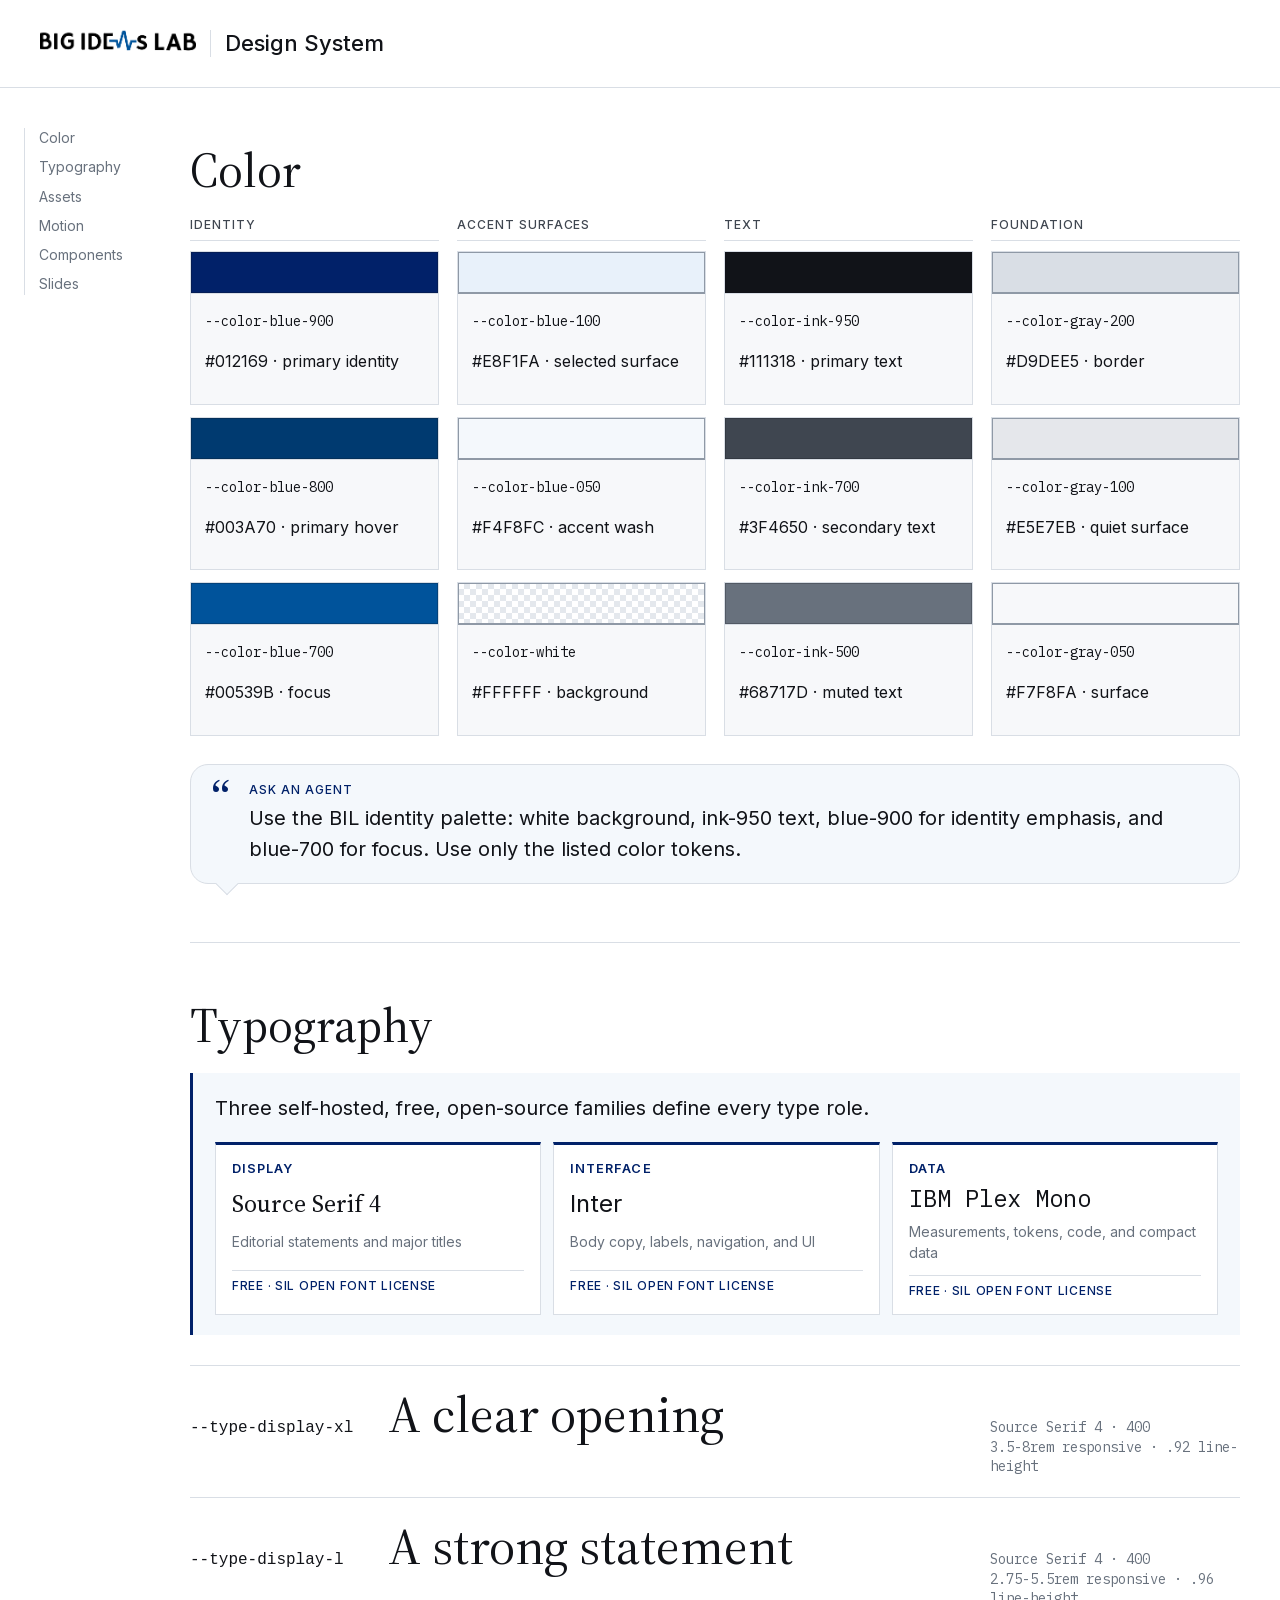
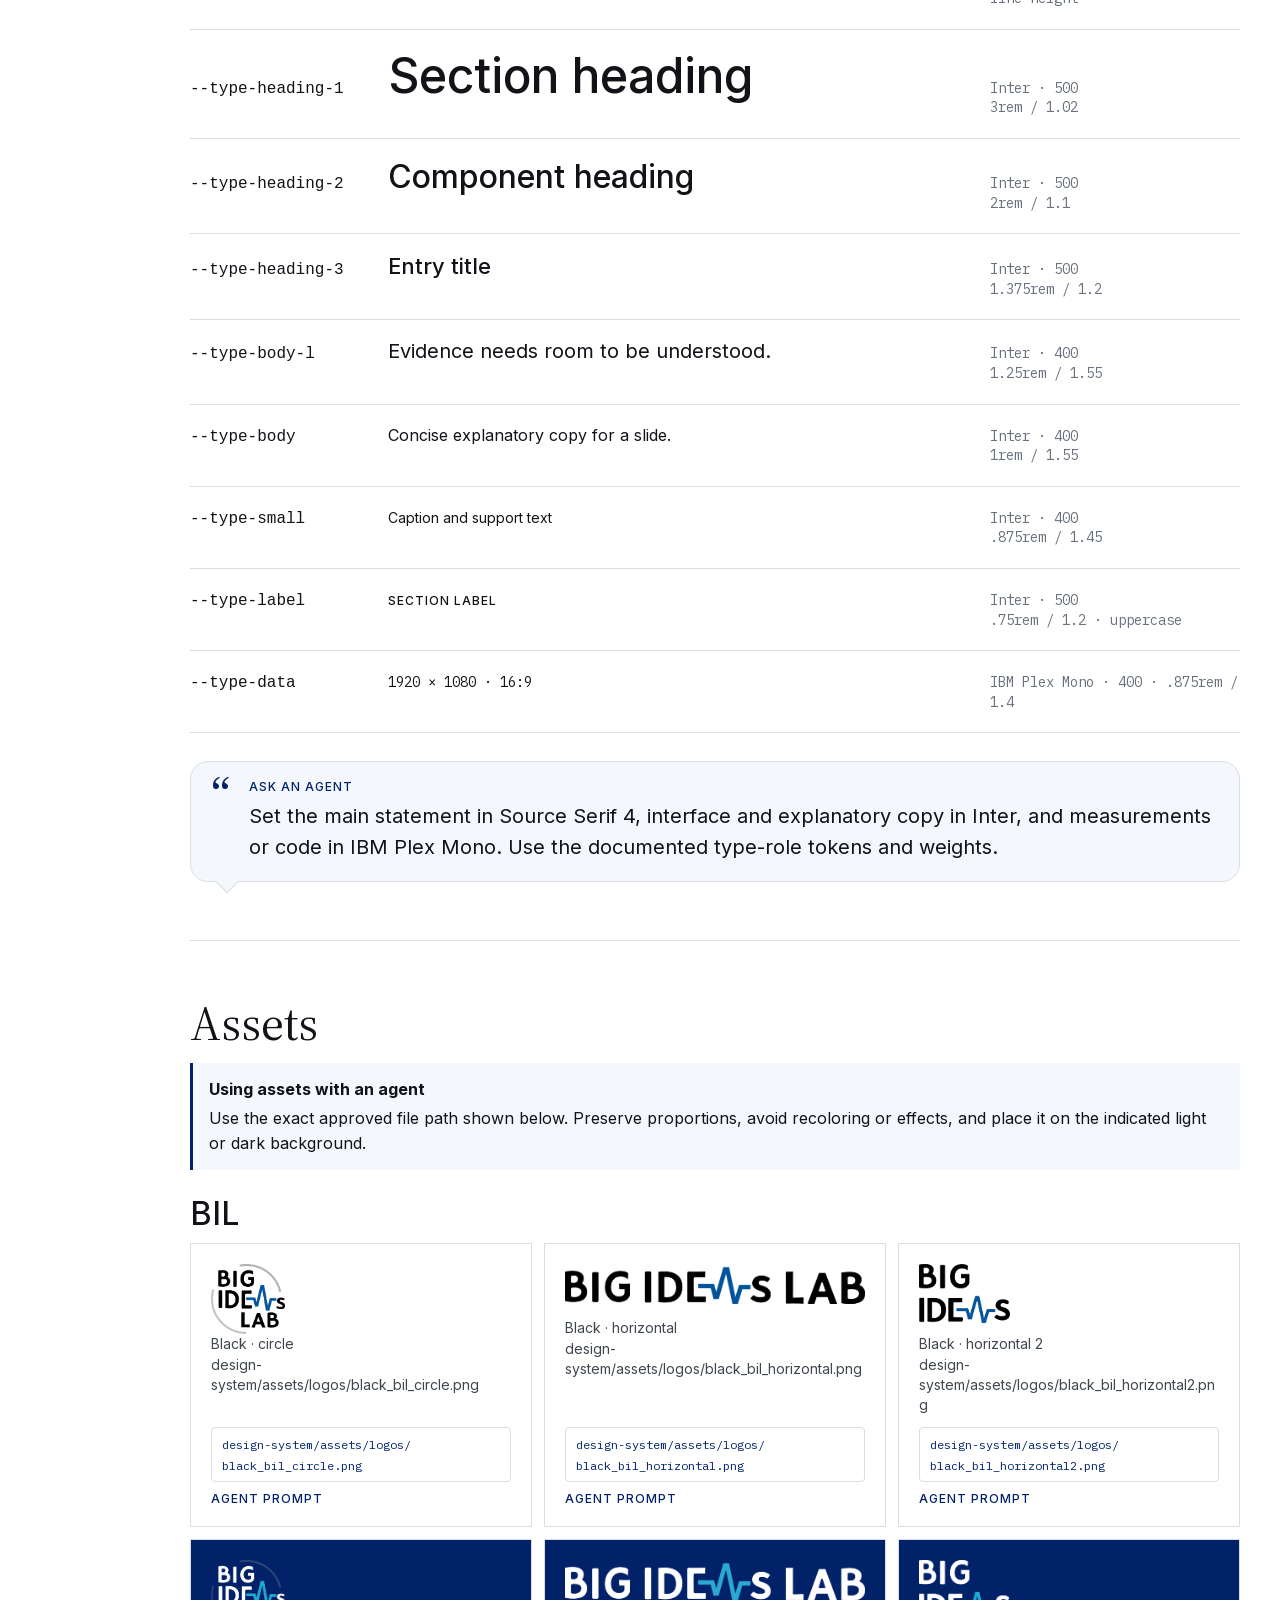
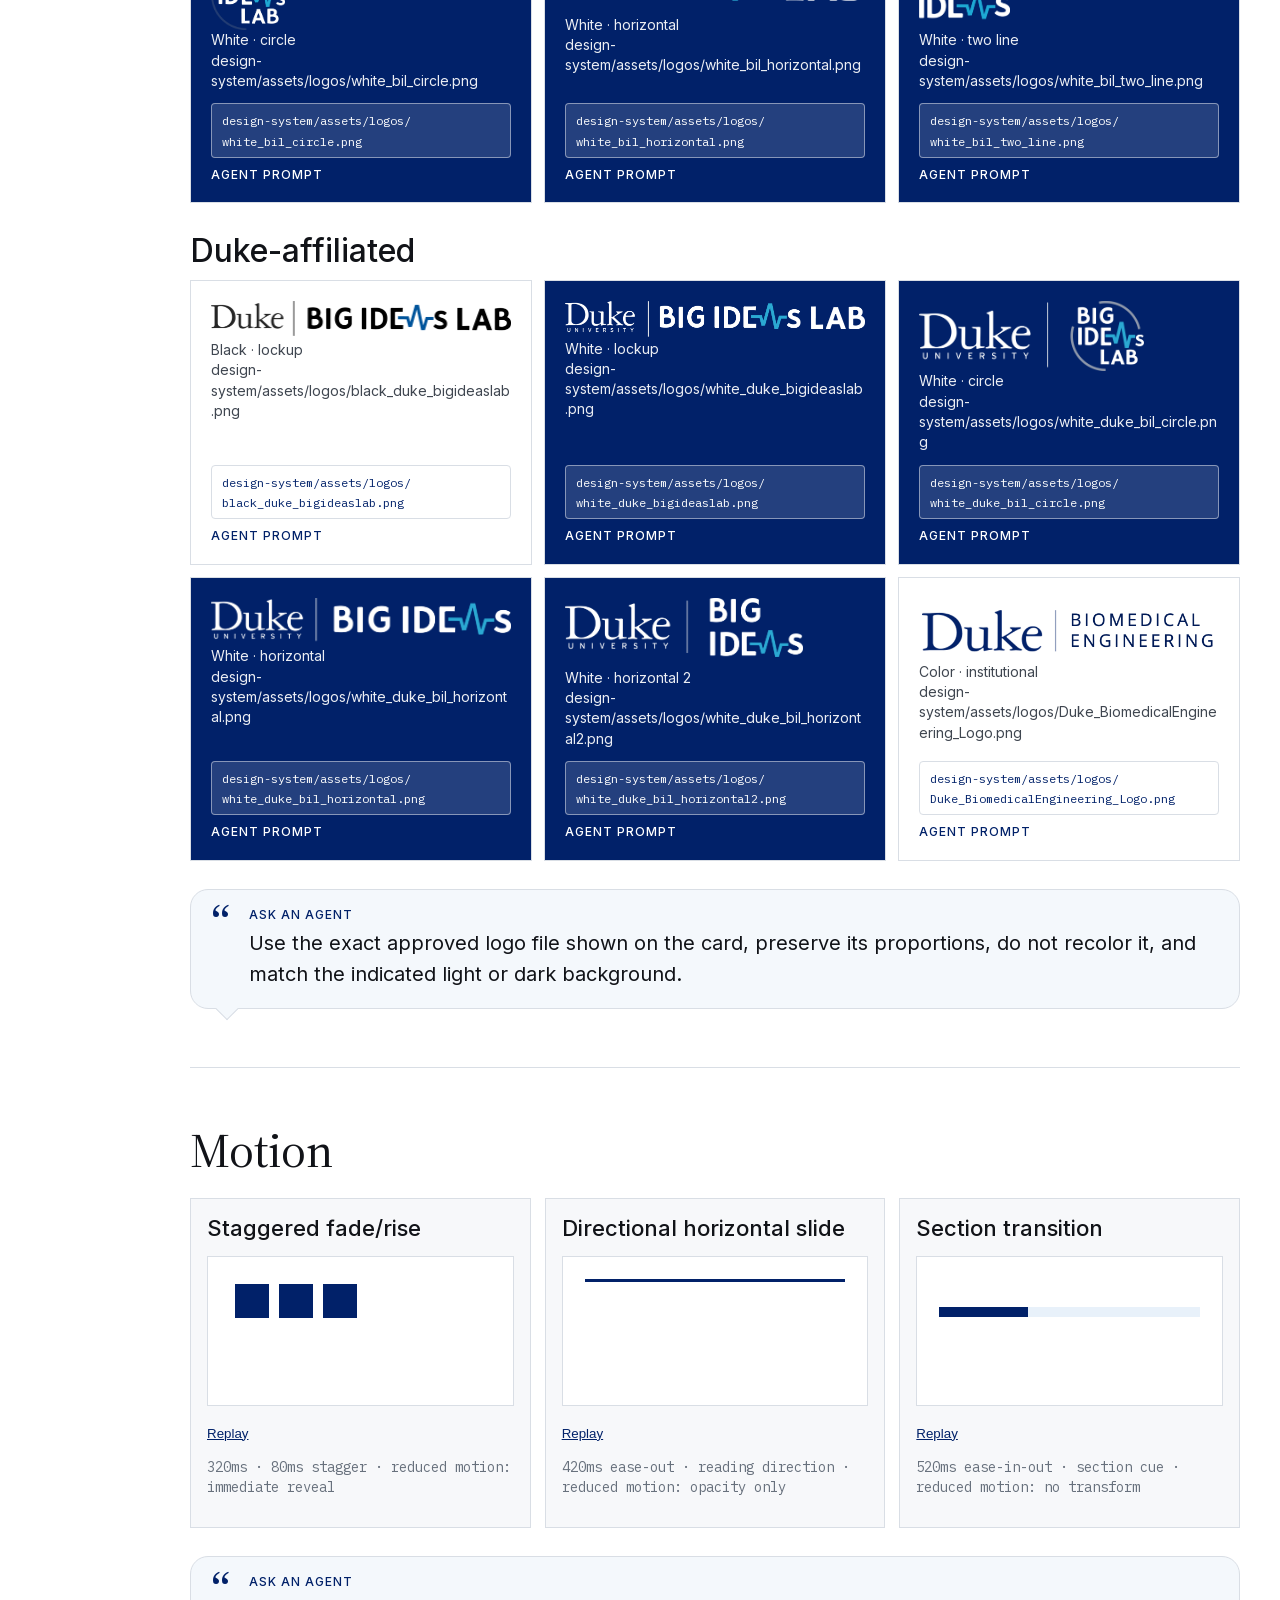
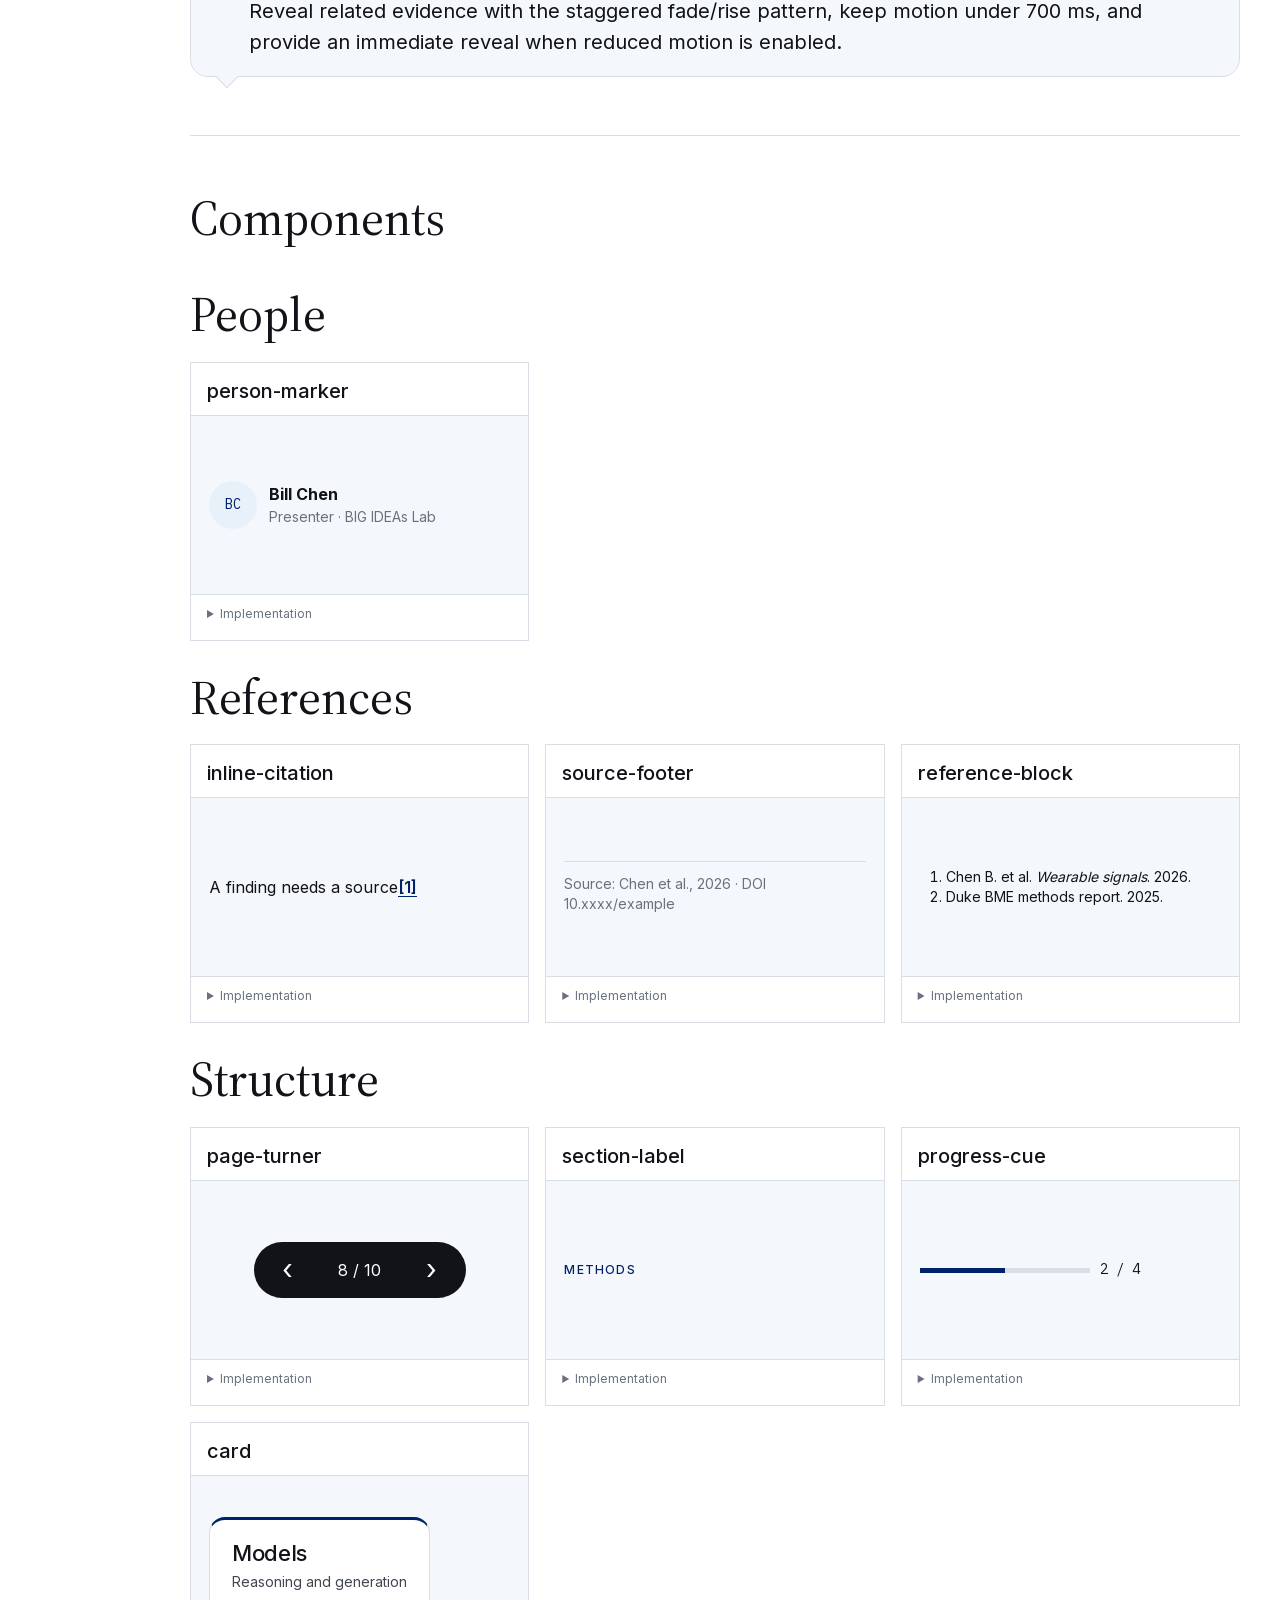
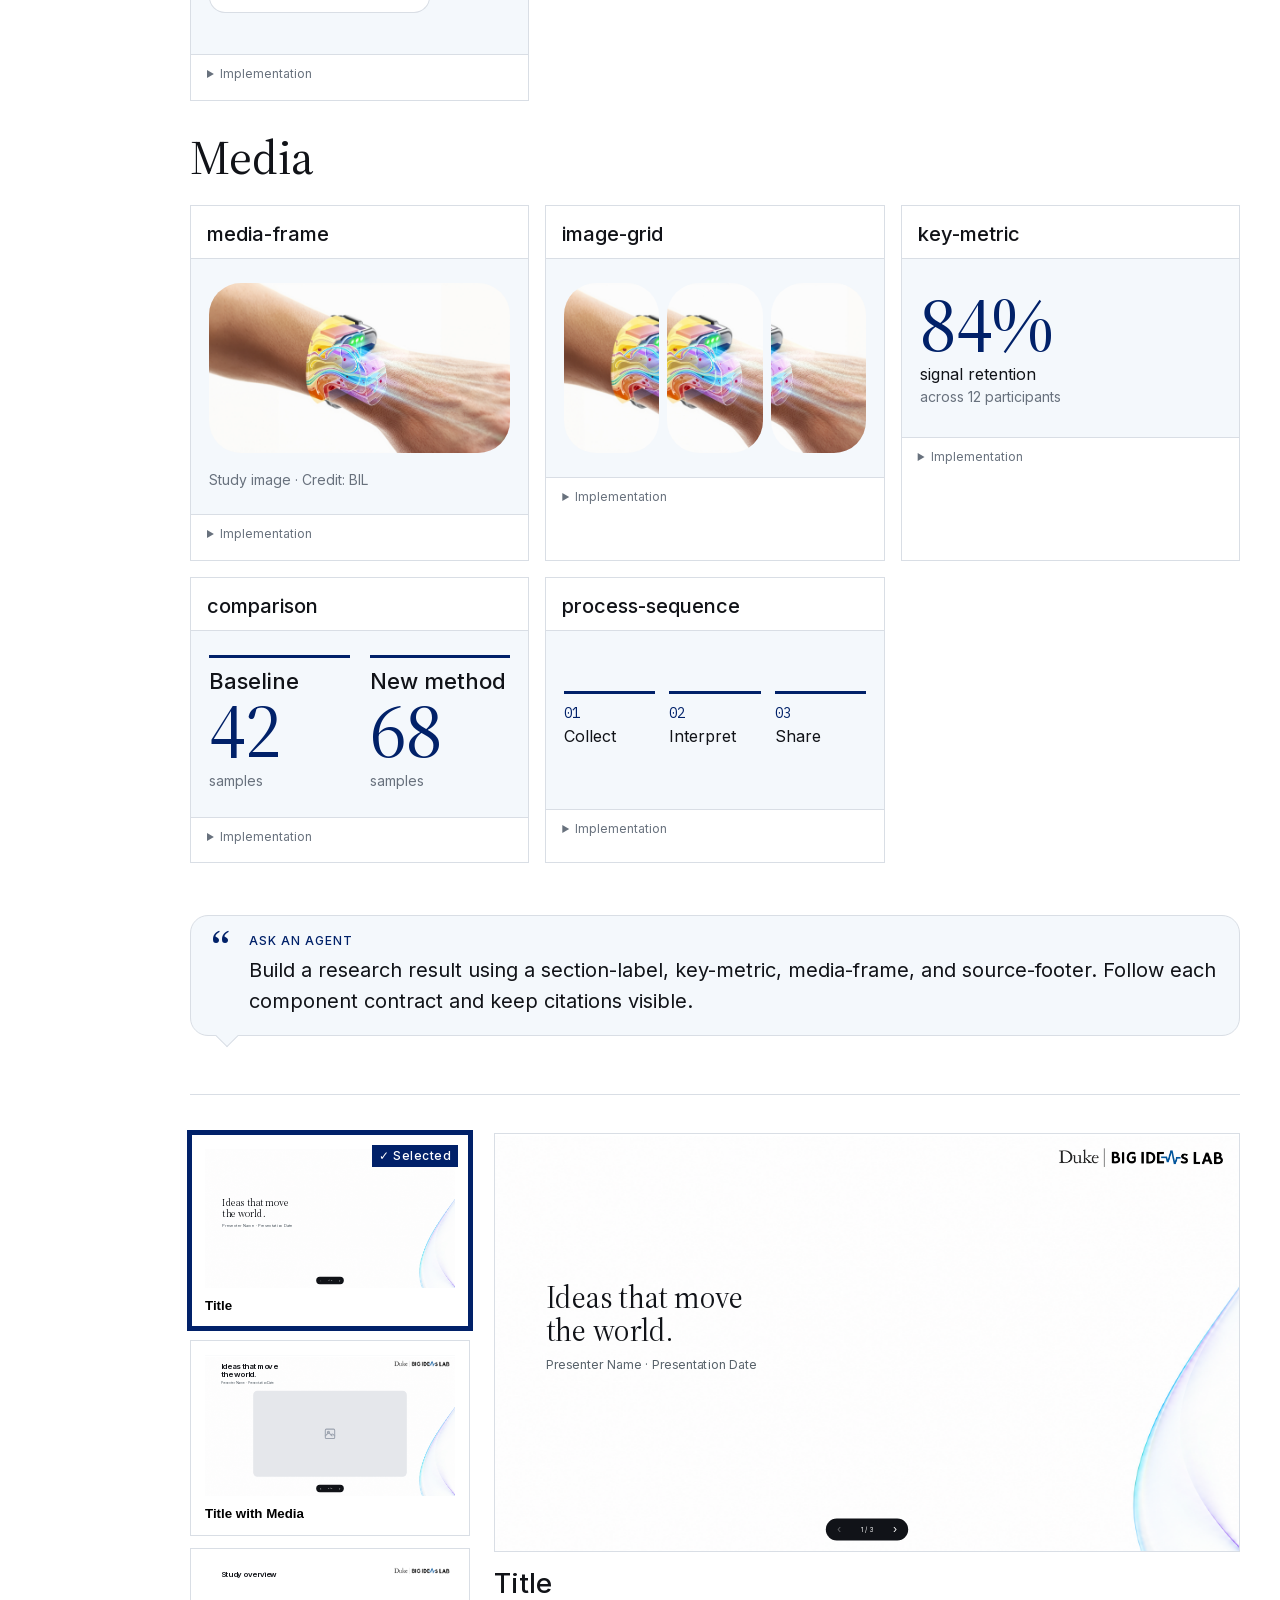
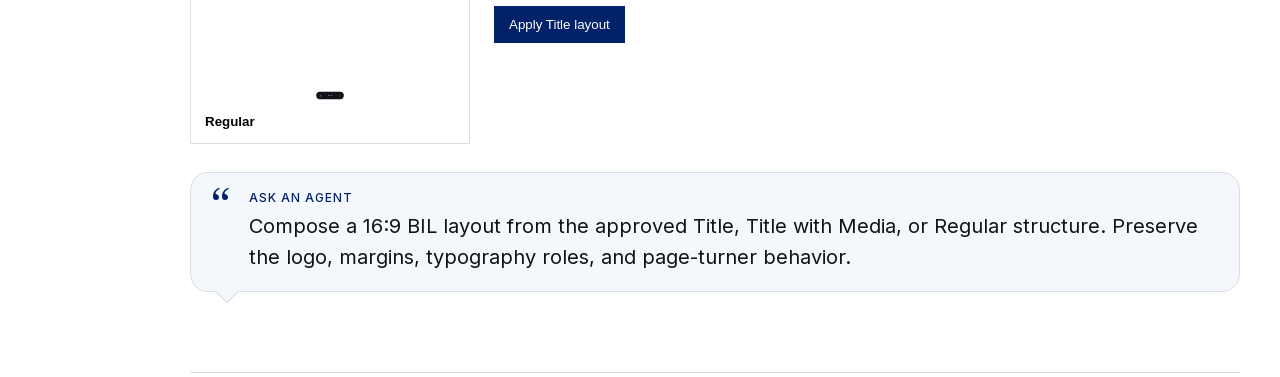
==== skills/productivity/presentation-slides/design-system/index.html @ 5d2dc2cc "refactor: rename lab-meeting-slides to presentation-slides The skill is a general HTML-first present" ====
<!doctype html><html lang="en"><head><meta charset="utf-8"><meta name="viewport" content="width=device-width,initial-scale=1"><title>BIL Catalog</title><link rel="stylesheet" href="catalog.css?v=39"><link rel="stylesheet" href="bil-components.css?v=6"></head><body><a class="skip" href="#main">Skip to content</a><header class="site-header shell"><a class="brand" href="index.html"><img src="assets/logos/black_bil_horizontal.png" alt="BIG IDEAs Lab"><span>Design System</span></a><h1 class="visually-hidden">BIG IDEAs Lab Design System</h1></header><main id="main" class="shell"><nav class="bookmark-strip" aria-label="Catalog sections"><span class="bookmark-rule" aria-hidden="true"></span><a aria-current="location" href="#color">Color</a><a href="#typography">Typography</a><a href="#assets">Assets</a><a href="#motion">Motion</a><a href="#components">Components</a><a href="#slides">Slides</a></nav>
<section id="color" class="catalog-section"><h2>Color</h2><div class="token-families">
<section class="token-family" aria-labelledby="color-identity"><h3 id="color-identity">Identity</h3><div class="token-grid"><article class="token-card"><div class="chip" style="--chip:#012169"></div><code>--color-blue-900</code><p>#012169 · primary identity</p></article><article class="token-card"><div class="chip" style="--chip:#003A70"></div><code>--color-blue-800</code><p>#003A70 · primary hover</p></article><article class="token-card"><div class="chip" style="--chip:#00539B"></div><code>--color-blue-700</code><p>#00539B · focus</p></article></div></section>
<section class="token-family" aria-labelledby="color-surfaces"><h3 id="color-surfaces">Accent surfaces</h3><div class="token-grid"><article class="token-card"><div class="chip light-chip" style="--chip:#E8F1FA"></div><code>--color-blue-100</code><p>#E8F1FA · selected surface</p></article><article class="token-card"><div class="chip light-chip" style="--chip:#F4F8FC"></div><code>--color-blue-050</code><p>#F4F8FC · accent wash</p></article><article class="token-card"><div class="chip light-chip is-white" style="--chip:#FFFFFF"></div><code>--color-white</code><p>#FFFFFF · background</p></article></div></section>
<section class="token-family" aria-labelledby="color-text"><h3 id="color-text">Text</h3><div class="token-grid"><article class="token-card"><div class="chip" style="--chip:#111318"></div><code>--color-ink-950</code><p>#111318 · primary text</p></article><article class="token-card"><div class="chip" style="--chip:#3F4650"></div><code>--color-ink-700</code><p>#3F4650 · secondary text</p></article><article class="token-card"><div class="chip" style="--chip:#68717D"></div><code>--color-ink-500</code><p>#68717D · muted text</p></article></div></section>
<section class="token-family" aria-labelledby="color-foundation"><h3 id="color-foundation">Foundation</h3><div class="token-grid"><article class="token-card"><div class="chip light-chip" style="--chip:#D9DEE5"></div><code>--color-gray-200</code><p>#D9DEE5 · border</p></article><article class="token-card"><div class="chip light-chip" style="--chip:#E5E7EB"></div><code>--color-gray-100</code><p>#E5E7EB · quiet surface</p></article><article class="token-card"><div class="chip light-chip" style="--chip:#F7F8FA"></div><code>--color-gray-050</code><p>#F7F8FA · surface</p></article></div></section>
</div><aside class="agent-example" aria-label="Example agent prompt"><span>Ask an agent</span><blockquote>Use the BIL identity palette: white background, ink-950 text, blue-900 for identity emphasis, and blue-700 for focus. Use only the listed color tokens.</blockquote></aside></section>
<section id="typography" class="catalog-section"><h2>Typography</h2><div class="font-overview"><p class="section-intro">Three self-hosted, free, open-source families define every type role.</p><div class="font-grid"><div><strong>Display</strong><span>Source Serif 4</span><small>Editorial statements and major titles</small><small class="license">Free · SIL Open Font License</small></div><div><strong>Interface</strong><span>Inter</span><small>Body copy, labels, navigation, and UI</small><small class="license">Free · SIL Open Font License</small></div><div><strong>Data</strong><span>IBM Plex Mono</span><small>Measurements, tokens, code, and compact data</small><small class="license">Free · SIL Open Font License</small></div></div></div><div class="type-table"><div class="type-row"><code>--type-display-xl</code><p class="type-sample display-xl">A clear opening</p><span class="type-spec">Source Serif 4 · 400<br>3.5-8rem responsive · .92 line-height</span></div><div class="type-row"><code>--type-display-l</code><p class="type-sample display-l">A strong statement</p><span class="type-spec">Source Serif 4 · 400<br>2.75-5.5rem responsive · .96 line-height</span></div><div class="type-row"><code>--type-heading-1</code><p class="type-sample heading-1">Section heading</p><span class="type-spec">Inter · 500<br>3rem / 1.02</span></div><div class="type-row"><code>--type-heading-2</code><p class="type-sample heading-2">Component heading</p><span class="type-spec">Inter · 500<br>2rem / 1.1</span></div><div class="type-row"><code>--type-heading-3</code><p class="type-sample heading-3">Entry title</p><span class="type-spec">Inter · 500<br>1.375rem / 1.2</span></div><div class="type-row"><code>--type-body-l</code><p class="type-sample body-l">Evidence needs room to be understood.</p><span class="type-spec">Inter · 400<br>1.25rem / 1.55</span></div><div class="type-row"><code>--type-body</code><p class="type-sample body">Concise explanatory copy for a slide.</p><span class="type-spec">Inter · 400<br>1rem / 1.55</span></div><div class="type-row"><code>--type-small</code><p class="type-sample small">Caption and support text</p><span class="type-spec">Inter · 400<br>.875rem / 1.45</span></div><div class="type-row"><code>--type-label</code><p class="type-sample label-role">Section label</p><span class="type-spec">Inter · 500<br>.75rem / 1.2 · uppercase</span></div><div class="type-row"><code>--type-data</code><p class="type-sample data-role">1920 × 1080 · 16:9</p><span class="type-spec">IBM Plex Mono · 400 · .875rem / 1.4</span></div></div><aside class="agent-example" aria-label="Example agent prompt"><span>Ask an agent</span><blockquote>Set the main statement in Source Serif 4, interface and explanatory copy in Inter, and measurements or code in IBM Plex Mono. Use the documented type-role tokens and weights.</blockquote></aside></section>
<section id="assets" class="catalog-section"><h2>Assets</h2><div class="asset-guidance"><strong>Using assets with an agent</strong><p>Use the exact approved file path shown below. Preserve proportions, avoid recoloring or effects, and place it on the indicated light or dark background.</p></div><div class="asset-groups"><div><h3>BIL</h3><div class="asset-grid"><figure class="asset light"><img src="assets/logos/black_bil_circle.png" alt="BIL circle, black on light"><figcaption>Black · circle<br>design-system/assets/logos/black_bil_circle.png</figcaption><details class="asset-details"><summary><span class="asset-file"><b>design-system/assets/logos/<wbr>black_bil_circle.png</b></span><span class="asset-open">Agent prompt</span></summary><p><strong>Path:</strong> design-system/assets/logos/black_bil_circle.png<br><strong>Use:</strong> approved light background asset<br><button type="button" class="copy-compact" data-copy-text="Use the exact approved file design-system/assets/logos/black_bil_circle.png; preserve proportions, avoid recoloring or effects, and use it on the appropriate light background.">Copy agent instruction</button><span class="copy-status" role="status" aria-live="polite"></span></p></details></figure><figure class="asset light"><img src="assets/logos/black_bil_horizontal.png" alt="BIL horizontal, black on light"><figcaption>Black · horizontal<br>design-system/assets/logos/black_bil_horizontal.png</figcaption><details class="asset-details"><summary><span class="asset-file"><b>design-system/assets/logos/<wbr>black_bil_horizontal.png</b></span><span class="asset-open">Agent prompt</span></summary><p><strong>Path:</strong> design-system/assets/logos/black_bil_horizontal.png<br><strong>Use:</strong> approved light background asset<br><button type="button" class="copy-compact" data-copy-text="Use the exact approved file design-system/assets/logos/black_bil_horizontal.png; preserve proportions, avoid recoloring or effects, and use it on the appropriate light background.">Copy agent instruction</button><span class="copy-status" role="status" aria-live="polite"></span></p></details></figure><figure class="asset light"><img src="assets/logos/black_bil_horizontal2.png" alt="BIL horizontal 2, black on light"><figcaption>Black · horizontal 2<br>design-system/assets/logos/black_bil_horizontal2.png</figcaption><details class="asset-details"><summary><span class="asset-file"><b>design-system/assets/logos/<wbr>black_bil_horizontal2.png</b></span><span class="asset-open">Agent prompt</span></summary><p><strong>Path:</strong> design-system/assets/logos/black_bil_horizontal2.png<br><strong>Use:</strong> approved light background asset<br><button type="button" class="copy-compact" data-copy-text="Use the exact approved file design-system/assets/logos/black_bil_horizontal2.png; preserve proportions, avoid recoloring or effects, and use it on the appropriate light background.">Copy agent instruction</button><span class="copy-status" role="status" aria-live="polite"></span></p></details></figure><figure class="asset dark"><img src="assets/logos/white_bil_circle.png" alt="BIL circle, white on dark"><figcaption>White · circle<br>design-system/assets/logos/white_bil_circle.png</figcaption><details class="asset-details"><summary><span class="asset-file"><b>design-system/assets/logos/<wbr>white_bil_circle.png</b></span><span class="asset-open">Agent prompt</span></summary><p><strong>Path:</strong> design-system/assets/logos/white_bil_circle.png<br><strong>Use:</strong> approved dark background asset<br><button type="button" class="copy-compact" data-copy-text="Use the exact approved file design-system/assets/logos/white_bil_circle.png; preserve proportions, avoid recoloring or effects, and use it on the appropriate dark background.">Copy agent instruction</button><span class="copy-status" role="status" aria-live="polite"></span></p></details></figure><figure class="asset dark"><img src="assets/logos/white_bil_horizontal.png" alt="BIL horizontal, white on dark"><figcaption>White · horizontal<br>design-system/assets/logos/white_bil_horizontal.png</figcaption><details class="asset-details"><summary><span class="asset-file"><b>design-system/assets/logos/<wbr>white_bil_horizontal.png</b></span><span class="asset-open">Agent prompt</span></summary><p><strong>Path:</strong> design-system/assets/logos/white_bil_horizontal.png<br><strong>Use:</strong> approved dark background asset<br><button type="button" class="copy-compact" data-copy-text="Use the exact approved file design-system/assets/logos/white_bil_horizontal.png; preserve proportions, avoid recoloring or effects, and use it on the appropriate dark background.">Copy agent instruction</button><span class="copy-status" role="status" aria-live="polite"></span></p></details></figure><figure class="asset dark"><img src="assets/logos/white_bil_two_line.png" alt="BIL two line, white on dark"><figcaption>White · two line<br>design-system/assets/logos/white_bil_two_line.png</figcaption><details class="asset-details"><summary><span class="asset-file"><b>design-system/assets/logos/<wbr>white_bil_two_line.png</b></span><span class="asset-open">Agent prompt</span></summary><p><strong>Path:</strong> design-system/assets/logos/white_bil_two_line.png<br><strong>Use:</strong> approved dark background asset<br><button type="button" class="copy-compact" data-copy-text="Use the exact approved file design-system/assets/logos/white_bil_two_line.png; preserve proportions, avoid recoloring or effects, and use it on the appropriate dark background.">Copy agent instruction</button><span class="copy-status" role="status" aria-live="polite"></span></p></details></figure></div></div><div><h3>Duke-affiliated</h3><div class="asset-grid"><figure class="asset light"><img src="assets/logos/black_duke_bigideaslab.png" alt="Duke BIG IDEAs Lab, black on light"><figcaption>Black · lockup<br>design-system/assets/logos/black_duke_bigideaslab.png</figcaption><details class="asset-details"><summary><span class="asset-file"><b>design-system/assets/logos/<wbr>black_duke_bigideaslab.png</b></span><span class="asset-open">Agent prompt</span></summary><p><strong>Path:</strong> design-system/assets/logos/black_duke_bigideaslab.png<br><strong>Use:</strong> approved light background asset<br><button type="button" class="copy-compact" data-copy-text="Use the exact approved file design-system/assets/logos/black_duke_bigideaslab.png; preserve proportions, avoid recoloring or effects, and use it on the appropriate light background.">Copy agent instruction</button><span class="copy-status" role="status" aria-live="polite"></span></p></details></figure><figure class="asset dark"><img src="assets/logos/white_duke_bigideaslab.png" alt="Duke BIG IDEAs Lab, white on dark"><figcaption>White · lockup<br>design-system/assets/logos/white_duke_bigideaslab.png</figcaption><details class="asset-details"><summary><span class="asset-file"><b>design-system/assets/logos/<wbr>white_duke_bigideaslab.png</b></span><span class="asset-open">Agent prompt</span></summary><p><strong>Path:</strong> design-system/assets/logos/white_duke_bigideaslab.png<br><strong>Use:</strong> approved dark background asset<br><button type="button" class="copy-compact" data-copy-text="Use the exact approved file design-system/assets/logos/white_duke_bigideaslab.png; preserve proportions, avoid recoloring or effects, and use it on the appropriate dark background.">Copy agent instruction</button><span class="copy-status" role="status" aria-live="polite"></span></p></details></figure><figure class="asset dark"><img src="assets/logos/white_duke_bil_circle.png" alt="Duke BIL circle, white on dark"><figcaption>White · circle<br>design-system/assets/logos/white_duke_bil_circle.png</figcaption><details class="asset-details"><summary><span class="asset-file"><b>design-system/assets/logos/<wbr>white_duke_bil_circle.png</b></span><span class="asset-open">Agent prompt</span></summary><p><strong>Path:</strong> design-system/assets/logos/white_duke_bil_circle.png<br><strong>Use:</strong> approved dark background asset<br><button type="button" class="copy-compact" data-copy-text="Use the exact approved file design-system/assets/logos/white_duke_bil_circle.png; preserve proportions, avoid recoloring or effects, and use it on the appropriate dark background.">Copy agent instruction</button><span class="copy-status" role="status" aria-live="polite"></span></p></details></figure><figure class="asset dark"><img src="assets/logos/white_duke_bil_horizontal.png" alt="Duke BIL horizontal, white on dark"><figcaption>White · horizontal<br>design-system/assets/logos/white_duke_bil_horizontal.png</figcaption><details class="asset-details"><summary><span class="asset-file"><b>design-system/assets/logos/<wbr>white_duke_bil_horizontal.png</b></span><span class="asset-open">Agent prompt</span></summary><p><strong>Path:</strong> design-system/assets/logos/white_duke_bil_horizontal.png<br><strong>Use:</strong> approved dark background asset<br><button type="button" class="copy-compact" data-copy-text="Use the exact approved file design-system/assets/logos/white_duke_bil_horizontal.png; preserve proportions, avoid recoloring or effects, and use it on the appropriate dark background.">Copy agent instruction</button><span class="copy-status" role="status" aria-live="polite"></span></p></details></figure><figure class="asset dark"><img src="assets/logos/white_duke_bil_horizontal2.png" alt="Duke BIL horizontal 2, white on dark"><figcaption>White · horizontal 2<br>design-system/assets/logos/white_duke_bil_horizontal2.png</figcaption><details class="asset-details"><summary><span class="asset-file"><b>design-system/assets/logos/<wbr>white_duke_bil_horizontal2.png</b></span><span class="asset-open">Agent prompt</span></summary><p><strong>Path:</strong> design-system/assets/logos/white_duke_bil_horizontal2.png<br><strong>Use:</strong> approved dark background asset<br><button type="button" class="copy-compact" data-copy-text="Use the exact approved file design-system/assets/logos/white_duke_bil_horizontal2.png; preserve proportions, avoid recoloring or effects, and use it on the appropriate dark background.">Copy agent instruction</button><span class="copy-status" role="status" aria-live="polite"></span></p></details></figure><figure class="asset light"><img src="assets/logos/Duke_BiomedicalEngineering_Logo.png" alt="Duke Biomedical Engineering logo"><figcaption>Color · institutional<br>design-system/assets/logos/Duke_BiomedicalEngineering_Logo.png</figcaption><details class="asset-details"><summary><span class="asset-file"><b>design-system/assets/logos/<wbr>Duke_BiomedicalEngineering_Logo.png</b></span><span class="asset-open">Agent prompt</span></summary><p><strong>Path:</strong> design-system/assets/logos/Duke_BiomedicalEngineering_Logo.png<br><strong>Use:</strong> approved light background asset<br><button type="button" class="copy-compact" data-copy-text="Use the exact approved file design-system/assets/logos/Duke_BiomedicalEngineering_Logo.png; preserve proportions, avoid recoloring or effects, and use it on the appropriate light background.">Copy agent instruction</button><span class="copy-status" role="status" aria-live="polite"></span></p></details></figure></div></div></div><aside class="agent-example" aria-label="Example agent prompt"><span>Ask an agent</span><blockquote>Use the exact approved logo file shown on the card, preserve its proportions, do not recolor it, and match the indicated light or dark background.</blockquote></aside></section>
<section id="motion" class="catalog-section"><h2>Motion</h2><div class="motion-grid"><article class="motion-card"><h3>Staggered fade/rise</h3><div class="motion-stage" data-motion="fade-rise"><span class="dot"></span><span class="dot"></span><span class="dot"></span></div><button class="replay" data-replay="fade-rise">Replay</button><p class="motion-meta">320ms · 80ms stagger · reduced motion: immediate reveal</p></article><article class="motion-card"><h3>Directional horizontal slide</h3><div class="motion-stage" data-motion="horizontal-slide"><div class="line"></div></div><button class="replay" data-replay="horizontal-slide">Replay</button><p class="motion-meta">420ms ease-out · reading direction · reduced motion: opacity only</p></article><article class="motion-card"><h3>Section transition</h3><div class="motion-stage" data-motion="section-transition"><div class="section-bar"></div></div><button class="replay" data-replay="section-transition">Replay</button><p class="motion-meta">520ms ease-in-out · section cue · reduced motion: no transform</p></article></div><aside class="agent-example" aria-label="Example agent prompt"><span>Ask an agent</span><blockquote>Reveal related evidence with the staggered fade/rise pattern, keep motion under 700 ms, and provide an immediate reveal when reduced motion is enabled.</blockquote></aside></section><section id="components" class="catalog-section"><h2>Components</h2><div class="component-groups">
<section id="people"><h2>People</h2><div class="component-grid"><article class="component-card" data-component="person-marker" data-slots="main" data-sizes="standard"><h3>person-marker</h3><div class="specimen"><div class="bil-person-marker"><span class="bil-avatar" aria-hidden="true">BC</span><span><strong>Bill Chen</strong><small>Presenter · BIG IDEAs Lab</small></span></div></div><details class="implementation"><summary>Implementation</summary><div class="contract"><span>Purpose: identify one presenter or collaborator.</span><span>Slots: <code>side, footer</code> · Sizes: <code>compact, standard</code></span><span>Limit: name 32 chars; role 48 chars.</span><span>Accessible: informative avatar alt or decorative when name is adjacent.</span></div><textarea id="person-fragment" class="fragment" readonly><div class="bil-person-marker" data-size="compact"><span class="bil-avatar" aria-hidden="true">BC</span><span><strong>Bill Chen</strong><small>Presenter · BIG IDEAs Lab</small></span></div></textarea><button class="button" data-copy="#person-fragment">Copy HTML</button></details></article></div></section>
<section id="references"><h2>References</h2><div class="component-grid"><article class="component-card" data-component="inline-citation" data-slots="main" data-sizes="standard"><h3>inline-citation</h3><div class="specimen">A finding needs a source <a class="bil-inline-citation" href="#source-1" aria-label="Source 1">[1]</a></div><details class="implementation"><summary>Implementation</summary><div class="contract"><span>Purpose: compact source marker.</span><span>Slots: <code>main</code> · Sizes: <code>compact</code></span><span>Limit: one marker; label 64 chars.</span><span>Accessible: labeled link with visible focus.</span></div><textarea id="inline-fragment" class="fragment" readonly><a class="bil-inline-citation" href="#source-1" aria-label="Source 1">[1]</a></textarea><button class="button" data-copy="#inline-fragment">Copy HTML</button></details></article><article class="component-card" data-component="source-footer" data-slots="main" data-sizes="standard"><h3>source-footer</h3><div class="specimen"><footer class="bil-source-footer">Source: Chen et al., 2026 · DOI 10.xxxx/example</footer></div><details class="implementation"><summary>Implementation</summary><div class="contract"><span>Purpose: provenance line at slide edge.</span><span>Slots: <code>footer</code> · Sizes: <code>compact, standard</code></span><span>Limit: one line; 140 chars.</span><span>Accessible: footer landmark and readable text.</span></div><textarea id="source-fragment" class="fragment" readonly><footer class="bil-source-footer">Source: Chen et al., 2026</footer></textarea><button class="button" data-copy="#source-fragment">Copy HTML</button></details></article><article class="component-card" data-component="reference-block" data-slots="main" data-sizes="standard"><h3>reference-block</h3><div class="specimen"><ol class="bil-reference-block"><li>Chen B. et al. <em>Wearable signals</em>. 2026.</li><li>Duke BME methods report. 2025.</li></ol></div><details class="implementation"><summary>Implementation</summary><div class="contract"><span>Purpose: short slide bibliography.</span><span>Slots: <code>footer, main</code> · Sizes: <code>standard, wide</code></span><span>Limit: 2–4 entries; 110 chars each.</span><span>Accessible: ordered list with visible numbering.</span></div><textarea id="reference-fragment" class="fragment" readonly><ol class="bil-reference-block"><li>Chen B. et al. Wearable signals. 2026.</li></ol></textarea><button class="button" data-copy="#reference-fragment">Copy HTML</button></details></article></div></section>
<section id="structure"><h2>Structure</h2><div class="component-grid"><article class="component-card" data-component="page-turner" data-slots="main" data-sizes="standard"><h3>page-turner</h3><div class="specimen"><nav class="bil-page-turner" data-page-turner-demo data-current="8" data-total="10"><button type="button" data-page-previous aria-label="Previous page">‹</button><output class="bil-page-tracker" aria-live="polite" aria-label="Page 8 of 10">8 / 10</output><button type="button" data-page-next aria-label="Next page">›</button></nav></div><details class="implementation"><summary>Implementation</summary><div class="contract"><span>Purpose: navigate and orient within a deck sequence.</span><span>Slots: <code>chrome, footer</code> · Sizes: <code>compact</code></span><span>Limit: bounded current page and total.</span><span>Accessible: live tracker with labeled previous/next controls.</span></div><textarea id="page-fragment" class="fragment" readonly><nav class="bil-page-turner" data-page-turner-demo data-current="8" data-total="10"><button type="button" data-page-previous aria-label="Previous page">‹</button><output class="bil-page-tracker" aria-live="polite">8 / 10</output><button type="button" data-page-next aria-label="Next page">›</button></nav></textarea><button class="button" data-copy="#page-fragment">Copy HTML</button></details></article><article class="component-card" data-component="section-label" data-slots="main" data-sizes="standard"><h3>section-label</h3><div class="specimen"><p class="bil-section-label">Methods</p></div><details class="implementation"><summary>Implementation</summary><div class="contract"><span>Purpose: name the current section.</span><span>Slots: <code>chrome</code> · Sizes: <code>compact, standard</code></span><span>Limit: 2–4 words.</span><span>Accessible: visible heading-level label.</span></div><textarea id="section-fragment" class="fragment" readonly><p class="bil-section-label">Methods</p></textarea><button class="button" data-copy="#section-fragment">Copy HTML</button></details></article><article class="component-card" data-component="progress-cue" data-slots="main" data-sizes="standard"><h3>progress-cue</h3><div class="specimen"><div class="bil-progress-cue" aria-label="Step 2 of 4"><span style="--progress:50%"></span><small>2 / 4</small></div></div><details class="implementation"><summary>Implementation</summary><div class="contract"><span>Purpose: show coarse sequence progress.</span><span>Slots: <code>chrome, footer</code> · Sizes: <code>compact, standard</code></span><span>Limit: 3–7 steps.</span><span>Accessible: bar paired with current-step text.</span></div><textarea id="progress-fragment" class="fragment" readonly><div class="bil-progress-cue" aria-label="Step 2 of 4"><span style="--progress:50%"></span><small>2 / 4</small></div></textarea><button class="button" data-copy="#progress-fragment">Copy HTML</button></details></article><article class="component-card" data-component="card" data-slots="main" data-sizes="standard"><h3>card</h3><div class="specimen"><div class="bil-card bil-card--accent"><b class="bil-card__title">Models</b><span class="bil-card__body">Reasoning and generation</span></div></div><details class="implementation"><summary>Implementation</summary><div class="contract"><span>Purpose: group one topic of slide content.</span><span>Slots: <code>main, side</code> · Sizes: <code>compact, standard, wide</code></span><span>Limit: one title; body 90 chars.</span><span>Accessible: the title is the accessible name; the rounded border is decoration.</span></div><textarea id="card-fragment" class="fragment" readonly><div class="bil-card bil-card--accent"><b class="bil-card__title">Models</b><span class="bil-card__body">Reasoning and generation</span></div></textarea><button class="button" data-copy="#card-fragment">Copy HTML</button></details></article></div></section>
<section id="media"><h2>Media</h2><div class="component-grid"><article class="component-card" data-component="media-frame" data-slots="main" data-sizes="standard"><h3>media-frame</h3><div class="specimen"><figure class="bil-media-frame"><img src="assets/media/ppg-tissue-cutaway.jpg" alt="Scientific tissue cutaway" class="media-image crop-center"><figcaption>Study image · Credit: BIL</figcaption></figure></div><details class="implementation"><summary>Implementation</summary><div class="contract"><span>Purpose: one figure with caption and credit.</span><span>Slots: <code>media, main</code> · Sizes: <code>standard, wide</code></span><span>Limit: one image; caption 90 chars.</span><span>Accessible: meaningful alt text adjacent to caption.</span></div><textarea id="media-fragment" class="fragment" readonly><figure class="bil-media-frame"><img src="assets/media/ppg-tissue-cutaway.jpg" alt="Scientific tissue cutaway" class="media-image crop-center"><figcaption>Study image · Credit: BIL</figcaption></figure></textarea><button class="button" data-copy="#media-fragment">Copy HTML</button></details></article><article class="component-card" data-component="image-grid" data-slots="main" data-sizes="standard"><h3>image-grid</h3><div class="specimen"><div class="bil-image-grid"><img src="assets/media/ppg-tissue-cutaway.jpg" alt="Tissue cutaway crop one" class="media-image crop-left"><img src="assets/media/ppg-tissue-cutaway.jpg" alt="Tissue cutaway crop two" class="media-image crop-center"><img src="assets/media/ppg-tissue-cutaway.jpg" alt="Tissue cutaway crop three" class="media-image crop-right"></div></div><details class="implementation"><summary>Implementation</summary><div class="contract"><span>Purpose: arrange 2–4 related images.</span><span>Slots: <code>media, main</code> · Sizes: <code>standard, wide</code></span><span>Limit: 2–4 images; short captions.</span><span>Accessible: distinct alt text in source order.</span></div><textarea id="grid-fragment" class="fragment" readonly><div class="bil-image-grid"><img src="assets/media/ppg-tissue-cutaway.jpg" alt="Tissue cutaway crop one" class="media-image crop-left"><img src="assets/media/ppg-tissue-cutaway.jpg" alt="Tissue cutaway crop two" class="media-image crop-center"></div></textarea><button class="button" data-copy="#grid-fragment">Copy HTML</button></details></article><article class="component-card" data-component="key-metric" data-slots="main" data-sizes="standard"><h3>key-metric</h3><div class="specimen"><div class="bil-key-metric"><strong>84%</strong><span>signal retention</span><small>across 12 participants</small></div></div><details class="implementation"><summary>Implementation</summary><div class="contract"><span>Purpose: emphasize one measured result.</span><span>Slots: <code>main, side</code> · Sizes: <code>standard, wide</code></span><span>Limit: one value; label 36 chars.</span><span>Accessible: value, unit, qualifier read as a group.</span></div><textarea id="metric-fragment" class="fragment" readonly><div class="bil-key-metric"><strong>84%</strong><span>signal retention</span><small>across 12 participants</small></div></textarea><button class="button" data-copy="#metric-fragment">Copy HTML</button></details></article><article class="component-card" data-component="comparison" data-slots="main" data-sizes="standard"><h3>comparison</h3><div class="specimen"><div class="bil-comparison"><div><h4>Baseline</h4><strong>42</strong><small>samples</small></div><div><h4>New method</h4><strong>68</strong><small>samples</small></div></div></div><details class="implementation"><summary>Implementation</summary><div class="contract"><span>Purpose: compare two named states.</span><span>Slots: <code>main</code> · Sizes: <code>standard, wide</code></span><span>Limit: two items; one criterion.</span><span>Accessible: headings and values, not color alone.</span></div><textarea id="comparison-fragment" class="fragment" readonly><div class="bil-comparison"><div><h4>Baseline</h4><strong>42</strong></div><div><h4>New method</h4><strong>68</strong></div></div></textarea><button class="button" data-copy="#comparison-fragment">Copy HTML</button></details></article><article class="component-card" data-component="process-sequence" data-slots="main" data-sizes="standard"><h3>process-sequence</h3><div class="specimen"><ol class="bil-process-sequence"><li><b>01</b><span>Collect</span></li><li><b>02</b><span>Interpret</span></li><li><b>03</b><span>Share</span></li></ol></div><details class="implementation"><summary>Implementation</summary><div class="contract"><span>Purpose: explain a short ordered process.</span><span>Slots: <code>main</code> · Sizes: <code>standard, wide</code></span><span>Limit: 3–5 steps; two lines each.</span><span>Accessible: ordered list with visible names.</span></div><textarea id="process-fragment" class="fragment" readonly><ol class="bil-process-sequence"><li><b>01</b><span>Collect</span></li><li><b>02</b><span>Interpret</span></li><li><b>03</b><span>Share</span></li></ol></textarea><button class="button" data-copy="#process-fragment">Copy HTML</button></details></article></div></section></div><aside class="agent-example" aria-label="Example agent prompt"><span>Ask an agent</span><blockquote>Build a research result using a section-label, key-metric, media-frame, and source-footer. Follow each component contract and keep citations visible.</blockquote></aside></section><section id="slides" class="catalog-section slides-layout" aria-label="Layout picker"><div class="picker"><div class="layout-list">
<button class="layout-option" aria-selected="true" data-layout="title"><div class="thumb"><div class="thumb-stage slide-stage title-opening"><img class="slide-logo" src="assets/logos/black_duke_bigideaslab.png" alt=""><img class="opening-optical" src="assets/decor/bil-opening-sunburst-spectral-edge.png" alt="" aria-hidden="true"><div class="title-copy"><h3>Ideas that move<br>the world.</h3><p><span data-slot="presenter">Presenter Name</span> · <span data-slot="date">Presentation Date</span></p></div><nav class="slide-page-turner" aria-label="Slide 1 of 3"><span class="slide-page-turner-icon is-disabled" aria-hidden="true">‹</span><output aria-label="Page 1 of 3">1 / 3</output><span class="slide-page-turner-icon" aria-hidden="true">›</span></nav></div></div><strong>Title</strong></button>
<button class="layout-option" aria-selected="false" data-layout="title-media"><div class="thumb"><div class="thumb-stage slide-stage title-media"><img class="slide-logo" src="assets/logos/black_duke_bigideaslab.png" alt=""><img class="opening-optical" src="assets/decor/bil-opening-sunburst-spectral-edge.png" alt="" aria-hidden="true"><h3>Ideas that move<br>the world.</h3><p><span data-slot="presenter">Presenter Name</span> · <span data-slot="date">Presentation Date</span></p><div class="slide-media" role="img" aria-label="Media placeholder"><img src="assets/icons/lucide-image.svg" alt="" aria-hidden="true"></div><nav class="slide-page-turner" aria-label="Slide 2 of 3"><span class="slide-page-turner-icon" aria-hidden="true">‹</span><output aria-label="Page 2 of 3">2 / 3</output><span class="slide-page-turner-icon" aria-hidden="true">›</span></nav></div></div><strong>Title with Media</strong></button>
<button class="layout-option" aria-selected="false" data-layout="regular"><div class="thumb"><div class="thumb-stage slide-stage regular"><img class="slide-logo" src="assets/logos/black_duke_bigideaslab.png" alt=""><h3>Study overview</h3><div class="slide-main"></div><nav class="slide-page-turner" aria-label="Slide 3 of 3"><span class="slide-page-turner-icon" aria-hidden="true">‹</span><output aria-label="Page 3 of 3">3 / 3</output><span class="slide-page-turner-icon is-disabled" aria-hidden="true">›</span></nav></div></div><strong>Regular</strong></button>
</div><div class="inspect"><div class="inspect-preview">
<div id="inspect-title" class="thumb-stage slide-stage title-opening"><img class="slide-logo" src="assets/logos/black_duke_bigideaslab.png" alt=""><img class="opening-optical" src="assets/decor/bil-opening-sunburst-spectral-edge.png" alt="" aria-hidden="true"><div class="title-copy"><h3>Ideas that move<br>the world.</h3><p><span data-slot="presenter">Presenter Name</span> · <span data-slot="date">Presentation Date</span></p></div><nav class="slide-page-turner" aria-label="Slide 1 of 3"><button type="button" aria-label="Previous slide" disabled>‹</button><output aria-label="Page 1 of 3">1 / 3</output><button type="button" aria-label="Next slide">›</button></nav></div>
<div id="inspect-title-media" class="thumb-stage slide-stage title-media" hidden><img class="slide-logo" src="assets/logos/black_duke_bigideaslab.png" alt=""><img class="opening-optical" src="assets/decor/bil-opening-sunburst-spectral-edge.png" alt="" aria-hidden="true"><h3>Ideas that move<br>the world.</h3><p><span data-slot="presenter">Presenter Name</span> · <span data-slot="date">Presentation Date</span></p><div class="slide-media" role="img" aria-label="Media placeholder"><img src="assets/icons/lucide-image.svg" alt="" aria-hidden="true"></div><nav class="slide-page-turner" aria-label="Slide 2 of 3"><button type="button" aria-label="Previous slide">‹</button><output aria-label="Page 2 of 3">2 / 3</output><button type="button" aria-label="Next slide">›</button></nav></div>
<div id="inspect-regular" class="thumb-stage slide-stage regular" hidden><img class="slide-logo" src="assets/logos/black_duke_bigideaslab.png" alt=""><h3>Study overview</h3><div class="slide-main"></div><nav class="slide-page-turner" aria-label="Slide 3 of 3"><button type="button" aria-label="Previous slide">‹</button><output aria-label="Page 3 of 3">3 / 3</output><button type="button" aria-label="Next slide" disabled>›</button></nav></div></div><h2 id="layout-name">Title</h2><button id="apply-layout" class="button">Apply Title layout</button><div id="layout-actions" hidden><p class="status" role="status" id="layout-status"></p><div class="button-row"><button class="button secondary" id="copy-contract">Copy contract</button><button class="button secondary" id="download-starter">Download starter HTML</button></div></div></div></div><aside class="agent-example" aria-label="Example agent prompt"><span>Ask an agent</span><blockquote>Compose a 16:9 BIL layout from the approved Title, Title with Media, or Regular structure. Preserve the logo, margins, typography roles, and page-turner behavior.</blockquote></aside></section></main><script src="catalog.js?v=16"></script><script src="slides.js?v=10"></script></body></html>
---- skills/productivity/presentation-slides/design-system/catalog.css ----
@import url("tokens.css?v=5");
*,*:before,*:after{box-sizing:border-box}html{scroll-behavior:smooth}body{margin:0;background:var(--color-background);color:var(--color-text-primary);font:var(--type-body)}a{color:inherit}.shell{width:min(100% - 48px,1380px);margin:auto}.skip{position:fixed;top:8px;left:8px;z-index:10;transform:translateY(-150%);background:var(--color-primary);color:#fff;padding:10px}.skip:focus{transform:none}:focus-visible{outline:3px solid var(--color-focus);outline-offset:3px}.site-header{display:flex;align-items:center;justify-content:space-between;min-height:70px;border-bottom:1px solid var(--color-border)}.brand{font-weight:700;letter-spacing:.12em;text-decoration:none}.top-tabs{display:flex;gap:28px;height:70px}.top-tabs a{display:flex;align-items:center;border-bottom:3px solid transparent;color:var(--color-text-muted);text-decoration:none}.top-tabs a[aria-current=page]{border-color:var(--color-primary);color:var(--color-primary);font-weight:600}.page-head{padding:52px 0 34px;border-bottom:1px solid var(--color-border)}.label{font:var(--type-label);letter-spacing:.08em;text-transform:uppercase;color:var(--color-primary)}h1{font:var(--type-display-l);margin:8px 0 0}h2{font:var(--type-heading-1);margin:0 0 26px}h3{font:var(--type-heading-3);margin:0 0 12px}.bookmark-strip{display:flex;gap:18px;position:sticky;top:0;z-index:4;padding:12px 0;background:var(--color-background);border-bottom:1px solid var(--color-border);overflow:auto}.bookmark-strip a{font:var(--type-small);text-decoration:none;white-space:nowrap}.catalog-section{padding:58px 0;border-bottom:1px solid var(--color-border)}.token-grid{display:grid;grid-template-columns:repeat(4,1fr);gap:12px}.token-card{min-height:138px;border:1px solid var(--color-border);background:var(--color-surface);padding:14px}.token-card .chip{height:42px;margin:-14px -14px 14px;background:var(--chip);border-bottom:1px solid var(--color-border)}.token-card code,.data{font:var(--type-data)}.muted{color:var(--color-text-muted)}.type-table{border-top:1px solid var(--color-border)}.type-row{display:grid;grid-template-columns:180px 1fr 250px;gap:18px;align-items:baseline;padding:20px 0;border-bottom:1px solid var(--color-border)}.type-sample{margin:0}.type-spec{color:var(--color-text-muted);font:var(--type-data)}.display-xl{font:var(--type-display-xl)}.display-l{font:var(--type-display-l)}.heading-1{font:var(--type-heading-1)}.heading-2{font:var(--type-heading-2)}.heading-3{font:var(--type-heading-3)}.body-l{font:var(--type-body-l)}.body{font:var(--type-body)}.small{font:var(--type-small)}.label-role{font:var(--type-label);letter-spacing:.08em;text-transform:uppercase}.data-role{font:var(--type-data)}.asset-groups{display:grid;gap:30px}.asset-groups h3{font:var(--type-heading-2)}.asset-grid{display:grid;grid-template-columns:repeat(3,1fr);gap:12px}.asset{margin:0;padding:20px;min-height:170px;display:flex;flex-direction:column;justify-content:space-between;border:1px solid var(--color-border)}.asset.light{background:#fff}.asset.dark{background:var(--color-primary);color:#fff}.asset img{display:block;max-width:100%;max-height:70px;object-fit:contain;object-position:left}.asset figcaption{font:var(--type-data);overflow-wrap:anywhere;line-height:1.55}.motion-grid{display:grid;grid-template-columns:repeat(3,1fr);gap:14px}.motion-card{border:1px solid var(--color-border);padding:16px;background:var(--color-surface)}.motion-stage{height:150px;position:relative;overflow:hidden;margin:14px 0;background:#fff;border:1px solid var(--color-border);padding:22px}.motion-stage .dot{display:inline-block;width:34px;height:34px;background:var(--color-primary);margin:5px}.motion-stage .line{height:3px;background:var(--color-primary);transform-origin:left}.motion-stage.play .dot{animation:rise 420ms ease-out both}.motion-stage.play .dot:nth-child(2){animation-delay:100ms}.motion-stage.play .dot:nth-child(3){animation-delay:200ms}.motion-stage.play .line{animation:slide 520ms ease-out both}.motion-stage .section-bar{height:10px;background:var(--color-blue-100);margin-top:28px;position:relative}.motion-stage .section-bar:after{content:"";position:absolute;left:0;top:0;width:34%;height:100%;background:var(--color-primary);animation:section 520ms ease-in-out both}.replay{background:none;border:0;color:var(--color-primary);text-decoration:underline;cursor:pointer;padding:0}.motion-meta{font:var(--type-data);color:var(--color-text-muted)}@keyframes rise{from{opacity:0;transform:translateY(16px)}to{opacity:1;transform:none}}@keyframes slide{from{transform:scaleX(0)}to{transform:scaleX(1)}}@keyframes section{from{width:0}to{width:34%}}.component-groups{display:grid;gap:44px;padding:42px 0}.component-grid{display:grid;grid-template-columns:repeat(2,1fr);gap:14px}.component-card{border:1px solid var(--color-border);padding:18px}.component-card h3{font-size:1.25rem}.specimen{min-height:112px;padding:18px;margin:14px 0;background:var(--color-surface-accent);display:flex;align-items:center}.contract{display:grid;gap:6px;color:var(--color-text-secondary);font-size:.9rem}.contract code{font:var(--type-data)}.fragment{width:100%;min-height:82px;margin-top:14px;padding:10px;background:var(--color-ink-950);color:#fff;border:0;font:var(--type-data);resize:vertical}.button{padding:10px 14px;background:var(--color-primary);color:#fff;border:1px solid var(--color-primary);cursor:pointer}.button.secondary{background:#fff;color:var(--color-primary)}.button-row{display:flex;gap:10px;flex-wrap:wrap}.bil-person-marker{display:flex;align-items:center;gap:10px}.bil-avatar{display:grid;place-items:center;width:42px;height:42px;border-radius:50%;background:var(--color-blue-100);color:var(--color-primary);font:var(--type-data)}.bil-person-marker strong,.bil-person-marker small{display:block}.bil-person-marker small{color:var(--color-text-muted);font-size:.8rem}.bil-inline-citation{color:var(--color-primary);font-weight:600}.bil-source-footer{border-top:1px solid var(--color-border);padding-top:10px;font:var(--type-small);color:var(--color-text-muted)}.bil-reference-block{margin:0;padding-left:24px;font-size:.9rem}.bil-page-number{font:var(--type-data);color:var(--color-primary)}.bil-section-label{margin:0;color:var(--color-primary);font:var(--type-label);letter-spacing:.1em;text-transform:uppercase}.bil-progress-cue{display:flex;align-items:center;gap:10px;width:180px}.bil-progress-cue>span{height:5px;flex:1;background:var(--color-gray-200);position:relative}.bil-progress-cue>span:after{content:"";display:block;width:var(--progress);height:100%;background:var(--color-primary)}.bil-progress-cue small{font:var(--type-data)}.bil-media-frame{margin:0;width:100%}.bil-media-placeholder{height:70px;background:var(--color-gray-200);border:1px solid var(--color-border)}.bil-media-frame figcaption{font:var(--type-small);margin-top:8px}.bil-image-grid{display:grid;grid-template-columns:repeat(3,1fr);gap:6px;width:100%}.bil-image-grid span{height:72px;background:var(--color-gray-200);border:1px solid var(--color-border)}.bil-key-metric strong,.bil-key-metric span,.bil-key-metric small{display:block}.bil-key-metric strong{font:var(--type-display-l);color:var(--color-primary)}.bil-key-metric small{color:var(--color-text-muted)}.bil-comparison{display:grid;grid-template-columns:1fr 1fr;width:100%;gap:20px}.bil-comparison>div{border-top:3px solid var(--color-primary);padding-top:8px}.bil-comparison h4{margin:0}.bil-comparison strong{display:block;font:var(--type-display-l);color:var(--color-primary)}.bil-comparison small{color:var(--color-text-muted)}.bil-process-sequence{display:flex;gap:12px;list-style:none;padding:0;margin:0;width:100%}.bil-process-sequence li{flex:1;border-top:3px solid var(--color-primary);padding-top:8px}.bil-process-sequence b,.bil-process-sequence span{display:block}.bil-process-sequence b{font:var(--type-data);color:var(--color-primary)}.slides-layout{padding:38px 0 80px}.picker{display:grid;grid-template-columns:260px 1fr;gap:24px}.layout-list{display:grid;gap:12px}.layout-option{padding:14px;text-align:left;background:#fff;border:1px solid var(--color-border);cursor:pointer}.layout-option[aria-selected=true]{border:2px solid var(--color-primary);padding:13px}.thumb{aspect-ratio:16/9;overflow:hidden;background:var(--color-gray-050);margin-bottom:10px}.thumb-stage{width:1920px;height:1080px;transform:scale(.12);transform-origin:top left;padding:120px;background:#fff;color:#111318}.thumb-stage h3{font-size:100px;max-width:1300px}.thumb-stage.regular{padding-top:90px}.inspect{border:1px solid var(--color-border);padding:18px}.inspect-preview{aspect-ratio:16/9;overflow:hidden;background:var(--color-gray-100)}.inspect-preview .thumb-stage{transform:scale(.34);margin-right:-1267px;margin-bottom:-713px}.inspect h2{margin:18px 0 8px}.status{min-height:24px;color:var(--color-primary);font:var(--type-small)}.stage{width:1920px;height:1080px;padding:120px;position:relative;background:#fff;color:var(--color-ink-950)}.stage h1{font-size:110px;max-width:1250px}.stage.regular{padding-top:96px}.stage .rail{position:absolute;right:120px;top:250px;width:350px;border-left:4px solid var(--color-primary);padding-left:24px}@media(max-width:800px){.shell{width:min(100% - 28px,100%)}.site-header{display:block;padding-top:14px}.top-tabs{height:52px;gap:16px;justify-content:space-between}.top-tabs a{font-size:.88rem}.token-grid,.asset-grid,.motion-grid,.component-grid{grid-template-columns:1fr}.type-row{grid-template-columns:1fr;gap:8px}.picker{grid-template-columns:1fr}.layout-list{grid-template-columns:1fr 1fr}.inspect-preview .thumb-stage{transform:scale(.2);margin-right:-1536px;margin-bottom:-864px}}
@media(prefers-reduced-motion:reduce){html{scroll-behavior:auto}.motion-stage *,.motion-stage:after{animation:none!important}.motion-stage.play .dot{opacity:1;transform:none}}

.visually-hidden{position:absolute;width:1px;height:1px;padding:0;margin:-1px;overflow:hidden;clip:rect(0,0,0,0);white-space:nowrap;border:0}.brand{gap:14px}.brand span{font:var(--type-heading-3);letter-spacing:0;color:var(--color-text-primary);white-space:nowrap;padding-left:14px;border-left:1px solid var(--color-border)}.font-overview{margin:0 0 30px;padding:18px;background:var(--color-surface);border:1px solid var(--color-border)}.font-overview p{margin:0 0 16px}.font-grid{display:grid;grid-template-columns:repeat(3,1fr);gap:16px}.font-grid div{display:grid;gap:4px}.font-grid span{font-size:1.15rem;font-weight:600}.font-grid small{color:var(--color-text-muted)}.asset-guidance{margin:-8px 0 26px;padding:14px 16px;border-left:3px solid var(--color-primary);background:var(--color-blue-050)}.asset-guidance p{margin:5px 0 0}.asset-details{margin-top:12px;font:var(--type-small)}.asset-details summary{cursor:pointer;color:var(--color-primary)}.asset-details p{margin:8px 0 0}.asset.dark .asset-details summary,.asset.dark .copy-status{color:#fff}.copy-compact{padding:3px 7px;border:1px solid var(--color-border);background:#fff;color:var(--color-primary);cursor:pointer}.copy-status{margin-left:8px;color:var(--color-primary)}
@media(max-width:800px){.font-grid{grid-template-columns:1fr}.brand span{font-size:1rem}.site-header,.site-header.shell{display:flex;min-height:64px;padding-top:0}.catalog-section{padding:36px 0}.token-grid{grid-template-columns:repeat(2,minmax(0,1fr))}.token-card{min-height:132px}.bookmark-strip{gap:16px}.bookmark-strip a,.bookmark-strip a[aria-current=location]{display:flex;align-items:center;min-height:44px;padding:0 1px}.asset-guidance{margin-top:0}}

/* Review pass: compact first viewport, bounded specimens, and responsive picker geometry. */
.page-head{padding:34px 0 20px}.page-head h1{font-size:clamp(2.6rem,5vw,4.8rem)}
.bookmark-strip a[aria-current=location]{color:var(--color-primary);font-weight:700;border-bottom:2px solid var(--color-primary)}
.token-grid{grid-template-columns:repeat(4,minmax(0,1fr))}.token-card .chip{box-shadow:inset 0 0 0 1px rgba(17,19,24,.25)}.token-card:nth-child(5) .chip,.token-card:nth-child(6) .chip,.token-card:nth-child(11) .chip,.token-card:nth-child(12) .chip{border:2px dashed var(--color-ink-500)}
.type-row{grid-template-columns:minmax(130px,180px) minmax(0,1fr) minmax(170px,250px)}.type-sample{min-width:0;overflow-wrap:anywhere;line-height:1.1}.display-xl,.display-l{font-size:clamp(2rem,4vw,4.8rem)}
.component-groups{padding:24px 0;gap:32px}.component-grid{grid-template-columns:repeat(3,minmax(0,1fr));gap:16px}.component-card{padding:0;display:flex;flex-direction:column;min-width:0}.component-card h3{padding:16px 16px 0;margin:0}.component-card .specimen{min-height:180px;margin:12px 0 0;padding:24px 18px;background:var(--color-surface-accent);border-top:1px solid var(--color-border);border-bottom:1px solid var(--color-border)}.component-card .contract{padding:14px 16px;display:grid;grid-template-columns:1fr 1fr;gap:8px;font-size:.78rem}.component-card .contract span:first-child{grid-column:1/-1}.component-card .fragment{display:none}.component-card .button{align-self:flex-start;margin:0 16px 16px;min-height:40px}.component-card details{margin:0 16px 16px}.component-card details summary{cursor:pointer;color:var(--color-primary);font-size:.85rem}.component-card details .fragment{display:block;margin:10px 0 0}.layout-list{align-content:start}.layout-option{min-width:0}.thumb{position:relative;width:100%;aspect-ratio:16 / 9;height:auto;overflow:hidden;background:var(--color-gray-050);margin-bottom:10px}.thumb .thumb-stage{position:absolute;left:50%;top:50%;margin:0;transform:translate(-50%,-50%) scale(.12);transform-origin:center}.inspect-preview{position:relative;width:100%;aspect-ratio:16 / 9;display:grid;place-items:center;overflow:hidden;border:1px solid var(--color-border);background:var(--color-gray-050)}.inspect-preview .thumb-stage{position:absolute;left:50%;top:50%;margin:0;transform:translate(-50%,-50%) scale(var(--preview-scale,.3));transform-origin:center}.inspect-preview .thumb-stage[hidden]{display:none}.apply-layout{min-height:48px;font-size:1rem}.layout-option[aria-selected=true]{box-shadow:0 0 0 3px var(--color-primary);position:relative}.layout-option[aria-selected=true]::after{content:"✓ Selected";position:absolute;right:10px;top:10px;background:var(--color-primary);color:#fff;padding:4px 7px;font:var(--type-label);letter-spacing:.04em}.picker{grid-template-columns:minmax(210px,280px) minmax(0,1fr);align-items:start}.inspect{min-width:0;border:0;padding:0}.inspect>h2{margin-top:18px}.inspect-preview .thumb-stage h3{font-size:clamp(60px,5vw,100px)}
@media(max-width:1050px){.token-grid{grid-template-columns:repeat(3,minmax(0,1fr))}.component-grid{grid-template-columns:repeat(2,minmax(0,1fr))}}
@media(max-width:800px){.page-head{padding-top:24px}.type-row{grid-template-columns:1fr}.component-grid{grid-template-columns:1fr}.component-card .specimen{min-height:150px}.picker{grid-template-columns:1fr}.layout-list{grid-template-columns:repeat(2,minmax(0,1fr))}.inspect-preview .thumb-stage{--preview-scale:.18}}
.brand{display:flex;align-items:center;text-decoration:none}.brand img{display:block;width:156px;height:42px;max-width:none;object-fit:contain;object-position:left center}.page-head{padding:22px 0 16px}.page-head h1{font-size:2.25rem;font-weight:500}.catalog-section h2,.component-groups>section>h2{font-size:1.7rem}.bookmark-strip{position:fixed;left:max(24px,calc((100% - 1380px)/2 - 170px));top:128px;width:154px;display:grid;gap:7px;padding:0;background:transparent;border:0;z-index:5}.bookmark-strip a{position:relative;display:block;padding:11px 15px 11px 13px;background:var(--color-surface);border:1px solid var(--color-border);border-right:0;border-radius:6px 0 0 6px;text-decoration:none;box-shadow:inset -3px 0 0 var(--color-border)}.bookmark-strip a[aria-current=location]{font-weight:700;background:var(--color-blue-050);box-shadow:inset -5px 0 0 var(--color-primary)}.bookmark-strip a[aria-current=location]::after{content:"";position:absolute;right:-8px;top:-1px;width:9px;height:calc(100% + 2px);background:var(--color-blue-050);border-top:1px solid var(--color-border);border-bottom:1px solid var(--color-border);clip-path:polygon(0 0,100% 18%,100% 82%,0 100%)}.shell{width:min(calc(100% - 230px),1380px);margin-left:max(190px,calc((100% - 1380px)/2));margin-right:auto}.site-header.shell{width:100%;max-width:none;min-height:88px;margin:0;padding:0 40px}.component-card .contract,.component-card>.button{display:none}.component-card details{margin:10px 16px 16px}.component-card details summary{font-size:.76rem;color:var(--color-text-muted)}.bil-media-placeholder{height:170px;background:url('assets/media/ppg-tissue-cutaway.jpg') center/cover no-repeat}.bil-image-grid span{height:110px;background:url('assets/media/ppg-tissue-cutaway.jpg') center/cover no-repeat}.bil-image-grid span:nth-child(2){background-position:65% center}.bil-image-grid span:nth-child(3){background-position:25% center}@media(max-width:800px){.site-header.shell{width:100%;margin:0;padding:0 14px}.brand img{height:48px;max-width:108px}.shell{width:min(100% - 28px,100%);margin-left:auto;margin-right:auto}.bookmark-strip{position:sticky;top:0;left:auto;width:auto;display:flex;gap:8px;padding:9px 0;background:var(--color-background);overflow:auto}.bookmark-strip a{white-space:nowrap;border:1px solid var(--color-border);border-radius:4px;box-shadow:none}.bookmark-strip a[aria-current=location]{box-shadow:inset 0 -3px 0 var(--color-primary)}.bookmark-strip a[aria-current=location]::after{display:none}.layout-list{grid-template-columns:repeat(3,minmax(0,1fr))}}
.slide-stage{position:absolute;left:50%;top:50%;width:1920px;height:1080px;transform-origin:center;background:#fff;color:#111318;padding:120px;overflow:hidden}.thumb .slide-stage{padding:120px}.slide-logo{position:absolute;right:44px;top:39px;width:422px;z-index:5}.slide-stage h3{position:relative;z-index:4;margin:220px 0 28px;font:400 112px/.96 "Source Serif 4",serif;max-width:1260px}.slide-stage p{position:relative;z-index:4;font-size:30px;color:#68717d}.slide-media{position:absolute;right:530px;top:300px;width:620px;height:500px;object-fit:cover;border:2px solid var(--color-blue-700);z-index:3}.opening-optical{position:absolute;inset:0;width:100%;height:100%;object-fit:contain;z-index:1;pointer-events:none}.slide-stage.title-opening .title-copy{position:absolute;left:134px;top:378px;width:672px;max-width:672px}.slide-stage.title-opening h3{position:relative;left:auto;top:auto;max-width:none;margin:0;font-size:80px;line-height:1.08;font-weight:400}.slide-stage.title-opening p{position:relative;left:auto;top:auto;margin:25px 0 0;width:1100px;max-width:1100px;white-space:nowrap;font:32px/1.3 Inter,sans-serif;color:#59636b;letter-spacing:0}.slide-stage.regular h3{margin-top:130px;font-size:70px}.slide-main{width:100%;height:560px;border-top:3px solid var(--color-primary)}.slide-stage.regular aside{position:absolute;right:120px;top:300px;width:360px;height:300px;border-left:4px solid var(--color-primary)}.media-image{width:100%;height:170px;object-fit:cover}.crop-left{object-position:25% center}.crop-center{object-position:50% center}.crop-right{object-position:75% center}.implementation .button{display:inline-block}.component-card .implementation .contract{display:grid}

/* V3 bookmark rail: explicit reset of legacy card-tab rules. */
.page-head h1{font-size:36px;font-weight:500}.bookmark-strip{position:fixed;left:max(24px,calc((100% - 1380px)/2 - 170px));top:128px;width:154px;display:flex;flex-direction:column;align-items:flex-start;gap:9px;padding:0 0 0 14px;background:transparent;border:0;border-left:1px solid var(--color-border);border-radius:0;box-shadow:none;overflow:visible}.bookmark-strip a,.bookmark-strip a[aria-current=location]{display:block;position:relative;width:auto;padding:0;background:transparent;border:0;border-radius:0;box-shadow:none;color:var(--color-text-muted);font:var(--type-small);font-weight:400;text-decoration:none}.bookmark-strip a[aria-current=location]{color:var(--color-primary);font-weight:600}.bookmark-strip a[aria-current=location]::before{content:"";position:absolute;left:-17px;top:50%;width:3px;height:18px;background:var(--color-primary);transform:translateY(-50%);border-radius:0}.bookmark-strip a[aria-current=location]::after{display:none}.bookmark-rule{display:none}@media(max-width:800px){.page-head h1{font-size:30px}.bookmark-strip{position:sticky;left:auto;top:0;width:auto;flex-direction:row;align-items:center;gap:18px;padding:9px 0;background:var(--color-background);border:0;border-bottom:1px solid var(--color-border);overflow-x:auto}.bookmark-strip a,.bookmark-strip a[aria-current=location]{padding:0 0 7px;background:transparent;border:0;border-radius:0;box-shadow:none}.bookmark-strip a[aria-current=location]{border-bottom:2px solid var(--color-primary)}.bookmark-strip a[aria-current=location]::before{display:none}}

.slide-stage.title-media h3{max-width:620px}
.slide-stage.title-media h3{position:absolute;left:120px;top:54px;max-width:960px;margin:0;font:600 60px/1.02 Inter,sans-serif;letter-spacing:-.03em}.slide-stage.title-media p{position:absolute;left:120px;top:196px;margin:0;width:1100px;max-width:1100px;white-space:nowrap;font:24px/1.3 Inter,sans-serif;color:#59636b}.slide-stage.title-media .slide-media{left:370px;top:270px;width:1180px;height:660px;border:0;outline:0;border-radius:32px;overflow:hidden;object-fit:contain;background:#E5E7EB}.slide-stage.regular h3{position:absolute;left:120px;top:60px;max-width:960px;margin:0;font:600 60px/1.02 Inter,sans-serif;letter-spacing:-.03em}.slide-stage.regular .slide-main{width:100%;height:auto;border:0}.slide-stage.regular aside{display:none}.slide-media,.media-image,.bil-media-frame img,.bil-media-placeholder,.bil-image-grid img,.bil-image-grid span{border:0;outline:0;border-radius:var(--media-radius);overflow:hidden;object-fit:cover}
.slide-stage.title-media .slide-media span{position:absolute;inset:0;display:grid;place-items:center;color:var(--color-text-muted);font:var(--type-label);letter-spacing:.12em}.bil-page-turner{display:flex;align-items:center;justify-content:center;gap:14px;height:56px;padding:6px 12px;background:#111318;color:#fff;border:0;border-radius:999px;width:max-content;margin:auto}.bil-page-turner button{width:44px;height:44px;min-width:44px;border:0;border-radius:50%;background:transparent;color:#fff;font:28px/1 Inter,sans-serif;cursor:pointer}.bil-page-turner button:hover{background:rgba(255,255,255,.12)}.bil-page-turner button:active{background:rgba(255,255,255,.2)}.bil-page-turner button:disabled{opacity:.35;cursor:not-allowed}.bil-page-turner button:focus-visible{outline:3px solid #78b8e7;outline-offset:2px}.bil-page-tracker{min-width:72px;text-align:center;color:#fff;font:16px/1 Inter,sans-serif;white-space:nowrap}

.slide-page-turner{position:absolute;left:50%;bottom:32px;transform:translateX(-50%);display:flex;align-items:center;justify-content:center;gap:14px;height:56px;box-sizing:border-box;padding:6px 12px;background:#111318;color:#fff;border:0;border-radius:999px;width:max-content;z-index:8}.slide-page-turner button{width:44px;height:44px;min-width:44px;border:0;border-radius:50%;background:transparent;color:#fff;font:28px/1 Inter,sans-serif}.slide-page-turner button:disabled{opacity:.35}.slide-page-turner output{min-width:72px;text-align:center;font:16px/1 Inter,sans-serif;white-space:nowrap}.slide-stage.title-media .slide-media img{position:absolute;width:96px;height:96px;left:50%;top:50%;transform:translate(-50%,-50%);object-fit:contain;opacity:1}.slide-stage.title-media .slide-media span{position:absolute;left:0;right:0;top:calc(50% + 18px);text-align:center;color:var(--color-text-muted);font:var(--type-label);letter-spacing:.12em}
.slide-page-turner .slide-page-turner-icon{display:grid;place-items:center;width:44px;height:44px;min-width:44px;border-radius:50%;color:#fff;font:28px/1 Inter,sans-serif}.slide-page-turner .slide-page-turner-icon.is-disabled{opacity:.35}

/* Final narrow-screen catalog rules must follow the legacy review layers above. */
@media(max-width:800px){.site-header,.site-header.shell{display:flex;min-height:64px;padding-top:0}.catalog-section{padding:36px 0}.token-grid{grid-template-columns:repeat(2,minmax(0,1fr))}.token-card{min-height:132px}.bookmark-strip{gap:16px}.bookmark-strip a,.bookmark-strip a[aria-current=location]{display:flex;align-items:center;min-height:44px;padding:0 1px}.asset-guidance{margin-top:0}}
/* Sections size to their content; avoid viewport-height gaps between catalog topics. */

/* Palette architecture: four semantic families, each preserving its internal ramp. */
.token-families{display:grid;grid-template-columns:repeat(4,minmax(0,1fr));gap:18px}.token-family{min-width:0}.token-family h3{margin:0 0 10px;padding-bottom:8px;border-bottom:1px solid var(--color-border);font:var(--type-label);letter-spacing:.08em;text-transform:uppercase;color:var(--color-text-secondary)}.token-family .token-grid{grid-template-columns:1fr;gap:12px}.token-family .token-card{min-height:132px}
/* Pale swatches stay identifiable: real value on top, hairline frame, and a subdued checker band behind the white value. */
.token-card .chip.light-chip{border-bottom:1px solid #8f99a6;box-shadow:inset 0 0 0 1px #8f99a6}
.token-card .chip.light-chip.is-white{background-color:#fff;background-image:repeating-conic-gradient(#e4e8ed 0 25%,#ffffff 0 50%);background-size:12px 12px}
@media(max-width:1050px){.token-families{grid-template-columns:repeat(2,minmax(0,1fr))}}
@media(max-width:560px){.token-families{grid-template-columns:1fr}.token-family .token-grid{grid-template-columns:repeat(2,minmax(0,1fr))}}

/* Typography roles and reusable agent prompt bubbles. */
.font-overview{border:0;border-left:3px solid var(--color-primary);background:var(--color-blue-050);padding:20px 22px}.font-grid{gap:12px}.font-grid>div{padding:16px;background:#fff;border:1px solid var(--color-border);border-top:3px solid var(--color-primary)}.font-grid strong{font:var(--type-label);letter-spacing:.08em;text-transform:uppercase;color:var(--color-primary)}.font-grid span{color:var(--color-primary);font-size:1.35rem;font-weight:650}.font-grid small{display:block}.agent-example{position:relative;margin:28px 0 0;padding:18px 22px 18px 58px;border:1px solid var(--color-border);border-radius:18px;background:var(--color-blue-050)}.agent-example::before{content:"“";position:absolute;left:20px;top:10px;color:var(--color-primary);font:400 3.25rem/1 var(--font-display)}.agent-example::after{content:"";position:absolute;left:28px;bottom:-9px;width:16px;height:16px;background:var(--color-blue-050);border-right:1px solid var(--color-border);border-bottom:1px solid var(--color-border);transform:rotate(45deg)}.agent-example span{display:block;margin:0 0 6px;color:var(--color-primary);font:var(--type-label);letter-spacing:.08em;text-transform:uppercase}.agent-example blockquote{margin:0;color:var(--color-text-primary);font:var(--type-body-l)}
@media(max-width:800px){.agent-example{padding:16px 18px 16px 48px}.agent-example::before{left:15px}.agent-example blockquote{font:var(--type-body)}}

/* Editorial section headings: the display face carries catalog titles, as on the slides. */
.catalog-section>h2,.component-groups>section>h2{margin:0 0 22px;font:400 3rem/1.04 var(--font-display);color:var(--color-text-primary)}
/* Role overview: every family name is set in its own face, and the role label is the blue category marker. */
.font-grid span{display:block;margin:4px 0 6px;color:var(--color-text-primary);font-size:1.5rem;font-weight:400;line-height:1.15}
.font-grid>div:nth-child(1) span{font-family:var(--font-display)}
.font-grid>div:nth-child(2) span{font-family:var(--font-sans)}
.font-grid>div:nth-child(3) span{font-family:var(--font-mono)}
.font-grid strong{font-size:.8rem;font-weight:600}
.font-grid small{color:var(--color-text-muted);font:var(--type-small)}
.font-grid .license{display:block;margin-top:8px;padding-top:8px;border-top:1px solid var(--color-border);color:var(--color-primary);font:var(--type-label);letter-spacing:.06em;text-transform:uppercase}
.font-overview p{color:var(--color-text-primary);font:var(--type-body-l);margin:0 0 18px}
/* Specimen metadata stays in the data face so it never reads as a specimen itself. */
.type-spec{font:var(--type-data);white-space:normal;overflow-wrap:break-word}
@media(max-width:800px){.catalog-section>h2,.component-groups>section>h2{font-size:2.1rem}.font-grid span{font-size:1.35rem}}
/* Asset cards: the exact repository path stays visible while collapsed, and the full instruction opens underneath. */
.asset figcaption{font:var(--type-small);color:var(--color-text-secondary);margin-bottom:12px;overflow-wrap:anywhere}
.asset.dark figcaption{color:rgba(255,255,255,.92)}
.asset-details{margin:auto 0 0}
.asset-details summary{display:flex;flex-wrap:wrap;align-items:center;gap:10px 12px;cursor:pointer;list-style:none}
.asset-details summary::-webkit-details-marker{display:none}
.asset-file{display:block;flex:1 1 100%;min-width:0;padding:6px 10px;border:1px solid var(--color-border);background:#fff;border-radius:4px}
.asset.dark .asset-file{background:rgba(255,255,255,.14);border-color:rgba(255,255,255,.45)}
.asset-file b{font:var(--type-data);font-size:.75rem;font-weight:400;overflow-wrap:anywhere}
.asset.dark .asset-file b{color:#fff}
.asset.dark .asset-details p{color:rgba(255,255,255,.92)}
.asset.dark .asset-details p strong{color:#fff}
.asset-open{white-space:nowrap;font:var(--type-label);letter-spacing:.08em;text-transform:uppercase;color:var(--color-primary)}
.asset.dark .asset-open,.asset.dark .asset-details p,.asset.dark .asset-details summary{color:#fff}
.asset-details[open] .asset-open{color:var(--color-text-muted)}
.asset.dark .asset-details[open] .asset-open{color:rgba(255,255,255,.75)}
.asset-details p{margin:12px 0 0;font:var(--type-small);color:var(--color-text-secondary);overflow-wrap:anywhere}
.asset-details p strong{display:block;margin:10px 0 2px;color:var(--color-text-primary)}
.asset-details p strong:first-child{margin-top:0}
.asset-details .copy-compact{margin-top:12px;padding:8px 12px;border:1px solid var(--color-primary);background:var(--color-primary);color:#fff;font:var(--type-label);letter-spacing:.06em;text-transform:uppercase;cursor:pointer;border-radius:4px}
.asset-details .copy-compact:hover{background:var(--color-primary-hover)}
.asset-details .copy-status{display:block;margin-top:8px;color:var(--color-primary);font:var(--type-small)}
.asset.dark .asset-details .copy-compact{border-color:#fff;background:#fff;color:var(--color-primary)}
.asset.dark .asset-details .copy-status{color:#fff}
---- skills/productivity/presentation-slides/design-system/bil-components.css ----
/* Standalone BIL component implementation. Safe to load inside a slide stage. */
.bil-media-frame img,.bil-media-placeholder,.bil-image-grid img,.bil-image-grid span{border:0;outline:0;border-radius:var(--media-radius);overflow:hidden;object-fit:cover}
:root{--media-radius:32px;--button-min-size:44px;--button-focus-ring:3px solid #00539B;--button-radius:3px}.bil-button{min-width:var(--button-min-size);min-height:var(--button-min-size);padding:10px 18px;border:1px solid transparent;border-radius:var(--button-radius);font:600 1rem/1.1 inherit;cursor:pointer}.bil-button:focus-visible{outline:var(--button-focus-ring);outline-offset:3px}.bil-button-primary{background:#012169;color:#fff}.bil-button-primary:hover{background:#003a70}.bil-button-primary:active{background:#00164d}.bil-button-secondary{background:#fff;color:#012169;border-color:#012169}.bil-button-ghost{background:transparent;color:#012169;text-decoration:underline;text-underline-offset:3px}.bil-button-icon{padding:8px;width:var(--button-min-size);background:#e8f1fa;color:#012169;font-size:1.3rem}.bil-button:disabled{background:#edf0f4;color:#68717d;border-color:#d9dee5;cursor:not-allowed}
@import url("tokens.css?v=4");
.bil-person-marker{display:flex;align-items:center;gap:12px;color:var(--color-text-primary);font:var(--type-body)}.bil-avatar{display:grid;place-items:center;width:48px;height:48px;border-radius:50%;background:var(--color-blue-100);color:var(--color-primary);font:var(--type-data)}.bil-person-marker strong,.bil-person-marker small{display:block}.bil-person-marker small{color:var(--color-text-muted);font:var(--type-small)}
.bil-inline-citation{color:var(--color-primary);font-weight:600;text-decoration:underline;text-underline-offset:3px}.bil-source-footer{border-top:1px solid var(--color-border);padding-top:12px;color:var(--color-text-muted);font:var(--type-small)}.bil-reference-block{margin:0;padding-left:26px;color:var(--color-text-primary);font:var(--type-small)}
.bil-page-number{color:var(--color-primary);font:var(--type-data)}.bil-section-label{margin:0;color:var(--color-primary);font:var(--type-label);letter-spacing:.1em;text-transform:uppercase}.bil-progress-cue{display:flex;align-items:center;gap:10px;width:220px}.bil-progress-cue>span{height:5px;flex:1;background:var(--color-gray-200);position:relative}.bil-progress-cue>span:after{content:"";display:block;width:var(--progress);height:100%;background:var(--color-primary)}.bil-progress-cue small{font:var(--type-data)}
.bil-media-frame{margin:0;width:100%}.bil-media-placeholder{height:120px;background:var(--color-gray-100);border:1px solid var(--color-border);position:relative}.bil-media-placeholder:after{content:"MEDIA";position:absolute;inset:0;display:grid;place-items:center;color:var(--color-text-muted);font:var(--type-label);letter-spacing:.12em}.bil-media-frame figcaption{margin-top:10px;color:var(--color-text-muted);font:var(--type-small)}.bil-image-grid{display:grid;grid-template-columns:repeat(3,1fr);gap:8px;width:100%}.bil-image-grid span{height:90px;background:var(--color-gray-100);border:1px solid var(--color-border)}.bil-key-metric strong,.bil-key-metric span,.bil-key-metric small{display:block}.bil-key-metric strong{color:var(--color-primary);font:var(--type-display-l)}.bil-key-metric small{color:var(--color-text-muted);font:var(--type-small)}.bil-comparison{display:grid;grid-template-columns:1fr 1fr;width:100%;gap:20px}.bil-comparison>div{border-top:3px solid var(--color-primary);padding-top:10px}.bil-comparison h4{margin:0;font:var(--type-heading-3)}.bil-comparison strong{display:block;color:var(--color-primary);font:var(--type-display-l)}.bil-comparison small{color:var(--color-text-muted);font:var(--type-small)}.bil-process-sequence{display:flex;gap:14px;list-style:none;padding:0;margin:0;width:100%}.bil-process-sequence li{flex:1;border-top:3px solid var(--color-primary);padding-top:10px}.bil-process-sequence b,.bil-process-sequence span{display:block}.bil-process-sequence b{color:var(--color-primary);font:var(--type-data)}
@media(max-width:600px){.bil-image-grid{grid-template-columns:repeat(2,1fr)}.bil-process-sequence{gap:8px}}

.bil-page-turner{display:flex;align-items:center;justify-content:center;gap:14px;height:56px;padding:6px 12px;background:#111318;color:#fff;border:0;border-radius:999px;width:max-content;margin:auto}.bil-page-turner button{width:44px;height:44px;min-width:44px;border:0;border-radius:50%;background:transparent;color:#fff;font:28px/1 Inter,sans-serif;cursor:pointer}.bil-page-turner button:hover{background:rgba(255,255,255,.12)}.bil-page-turner button:active{background:rgba(255,255,255,.2)}.bil-page-turner button:disabled{opacity:.35;cursor:not-allowed}.bil-page-turner button:focus-visible{outline:3px solid #78b8e7;outline-offset:2px}.bil-page-tracker{min-width:72px;text-align:center;color:#fff;font:16px/1 Inter,sans-serif;white-space:nowrap}

/* Card — the working surface for grouped content across every presentation.
   The rounded edge is a system value (--radius-card). Decks consume the token;
   they must not re-declare their own card radius, which is what let earlier
   decks drift to square cards. */
.bil-card{border:1px solid var(--color-border);border-radius:var(--radius-card,16px);background:var(--color-background);color:var(--color-text-primary);padding:20px 22px}
.bil-card--accent{border-top:3px solid var(--color-primary)}
.bil-card--raised{box-shadow:0 4px 18px rgba(1,33,105,.13)}
.bil-card--wash{background:var(--color-surface-accent)}
.bil-card__title{display:block;margin:0;font:var(--type-heading-3);letter-spacing:-.015em}
.bil-card__body{display:block;margin-top:6px;color:var(--color-text-secondary);font:var(--type-small)}
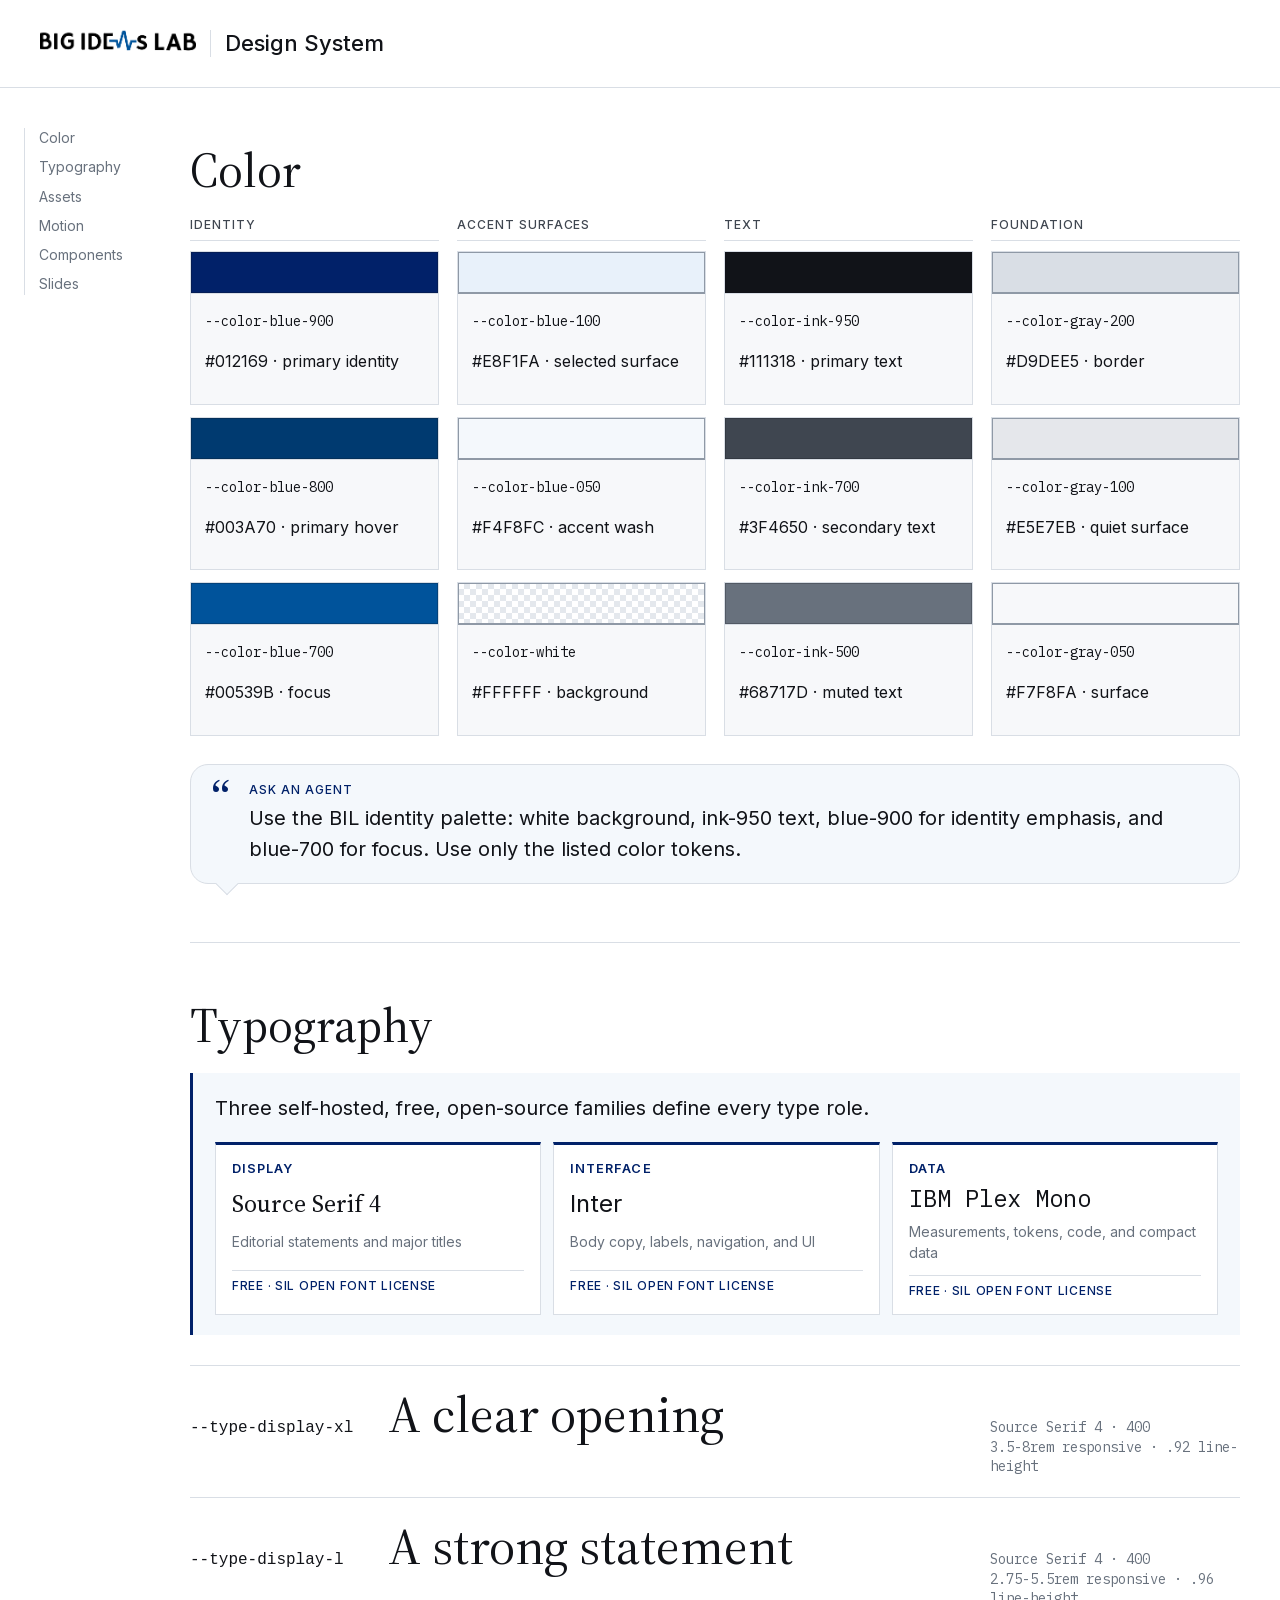
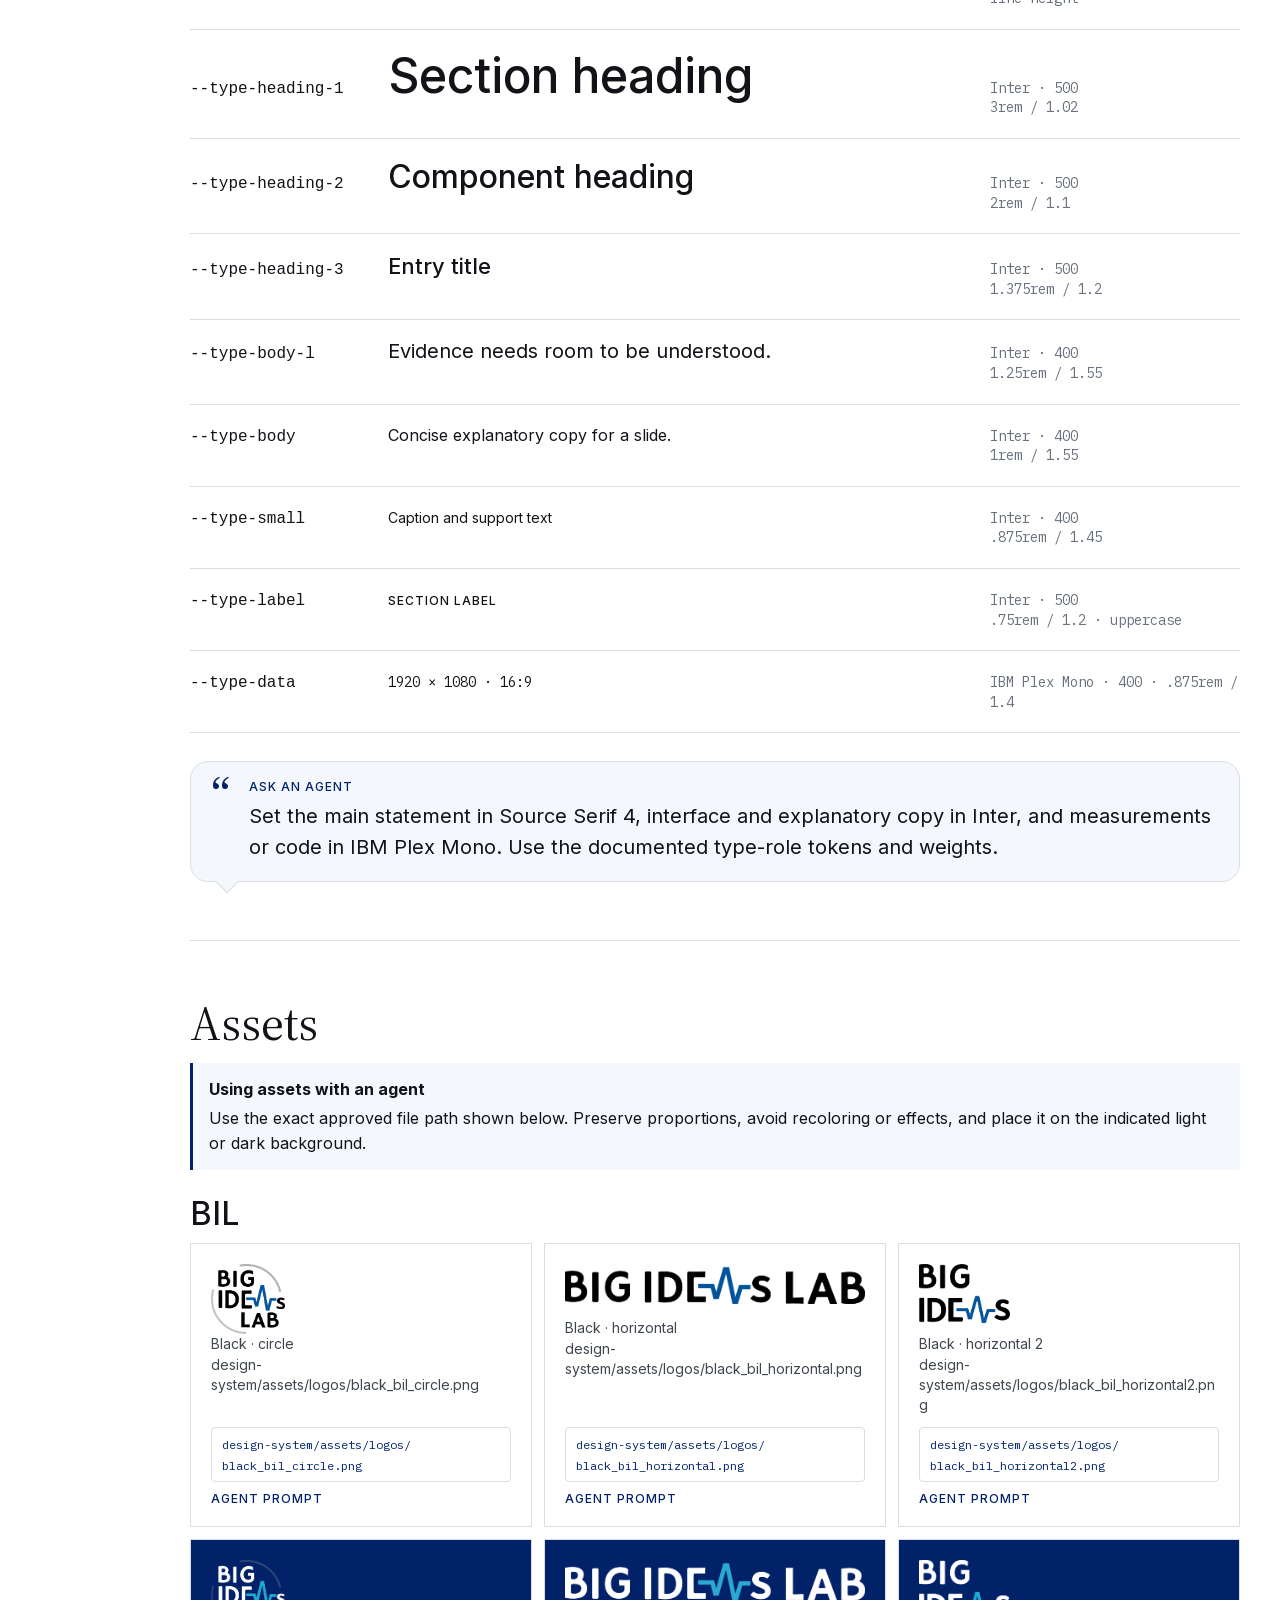
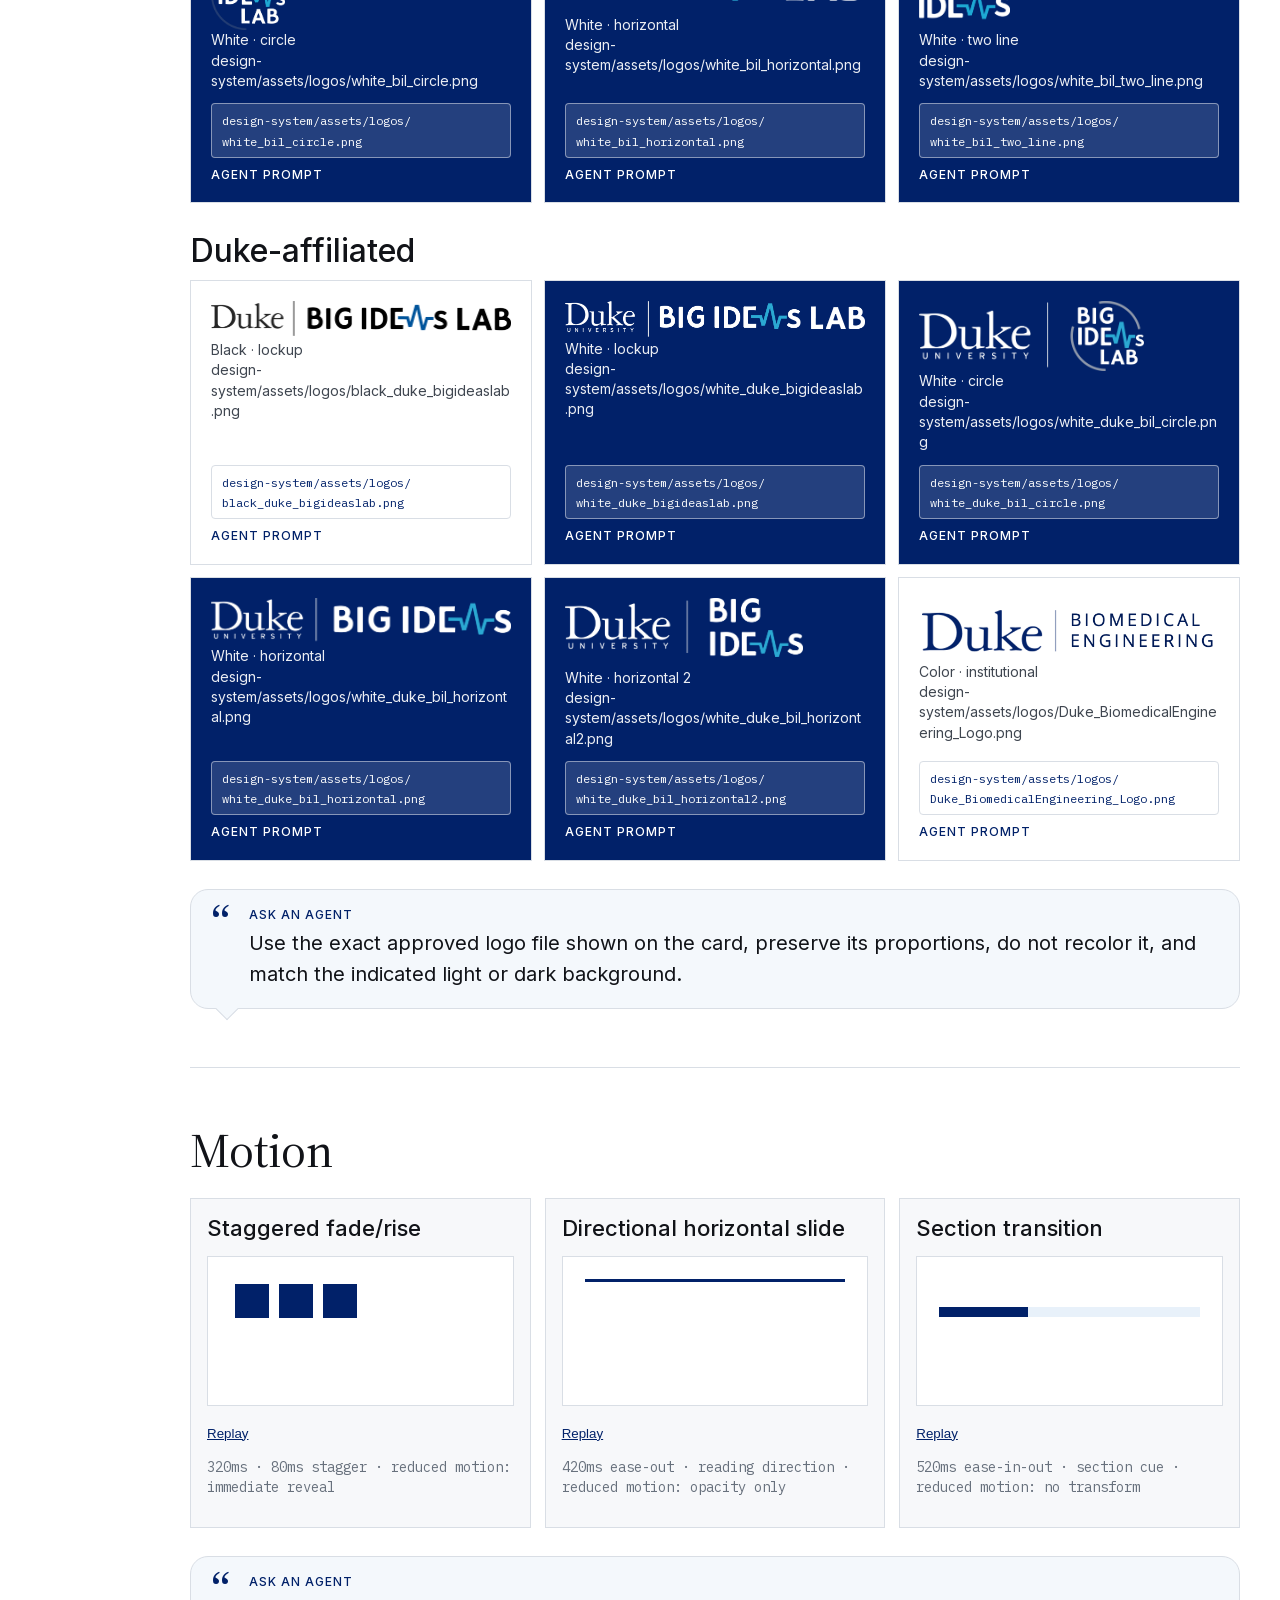
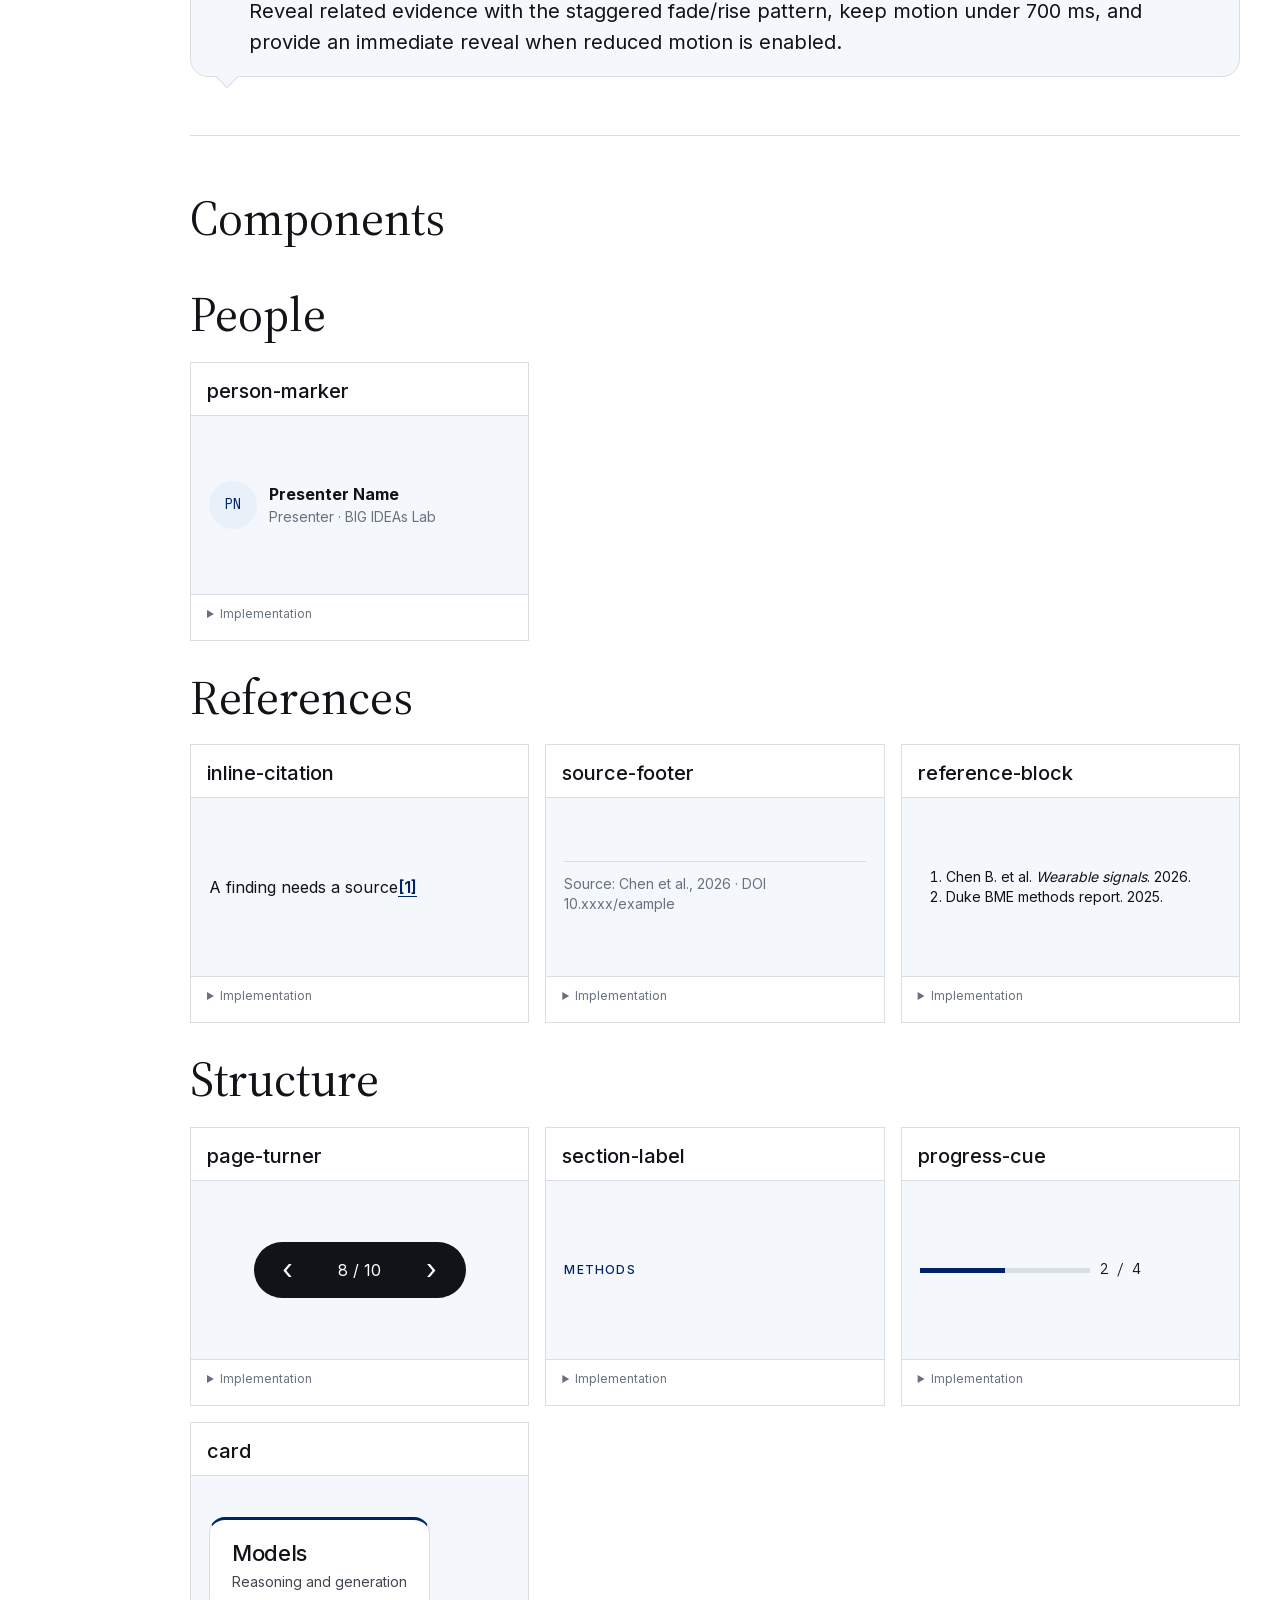
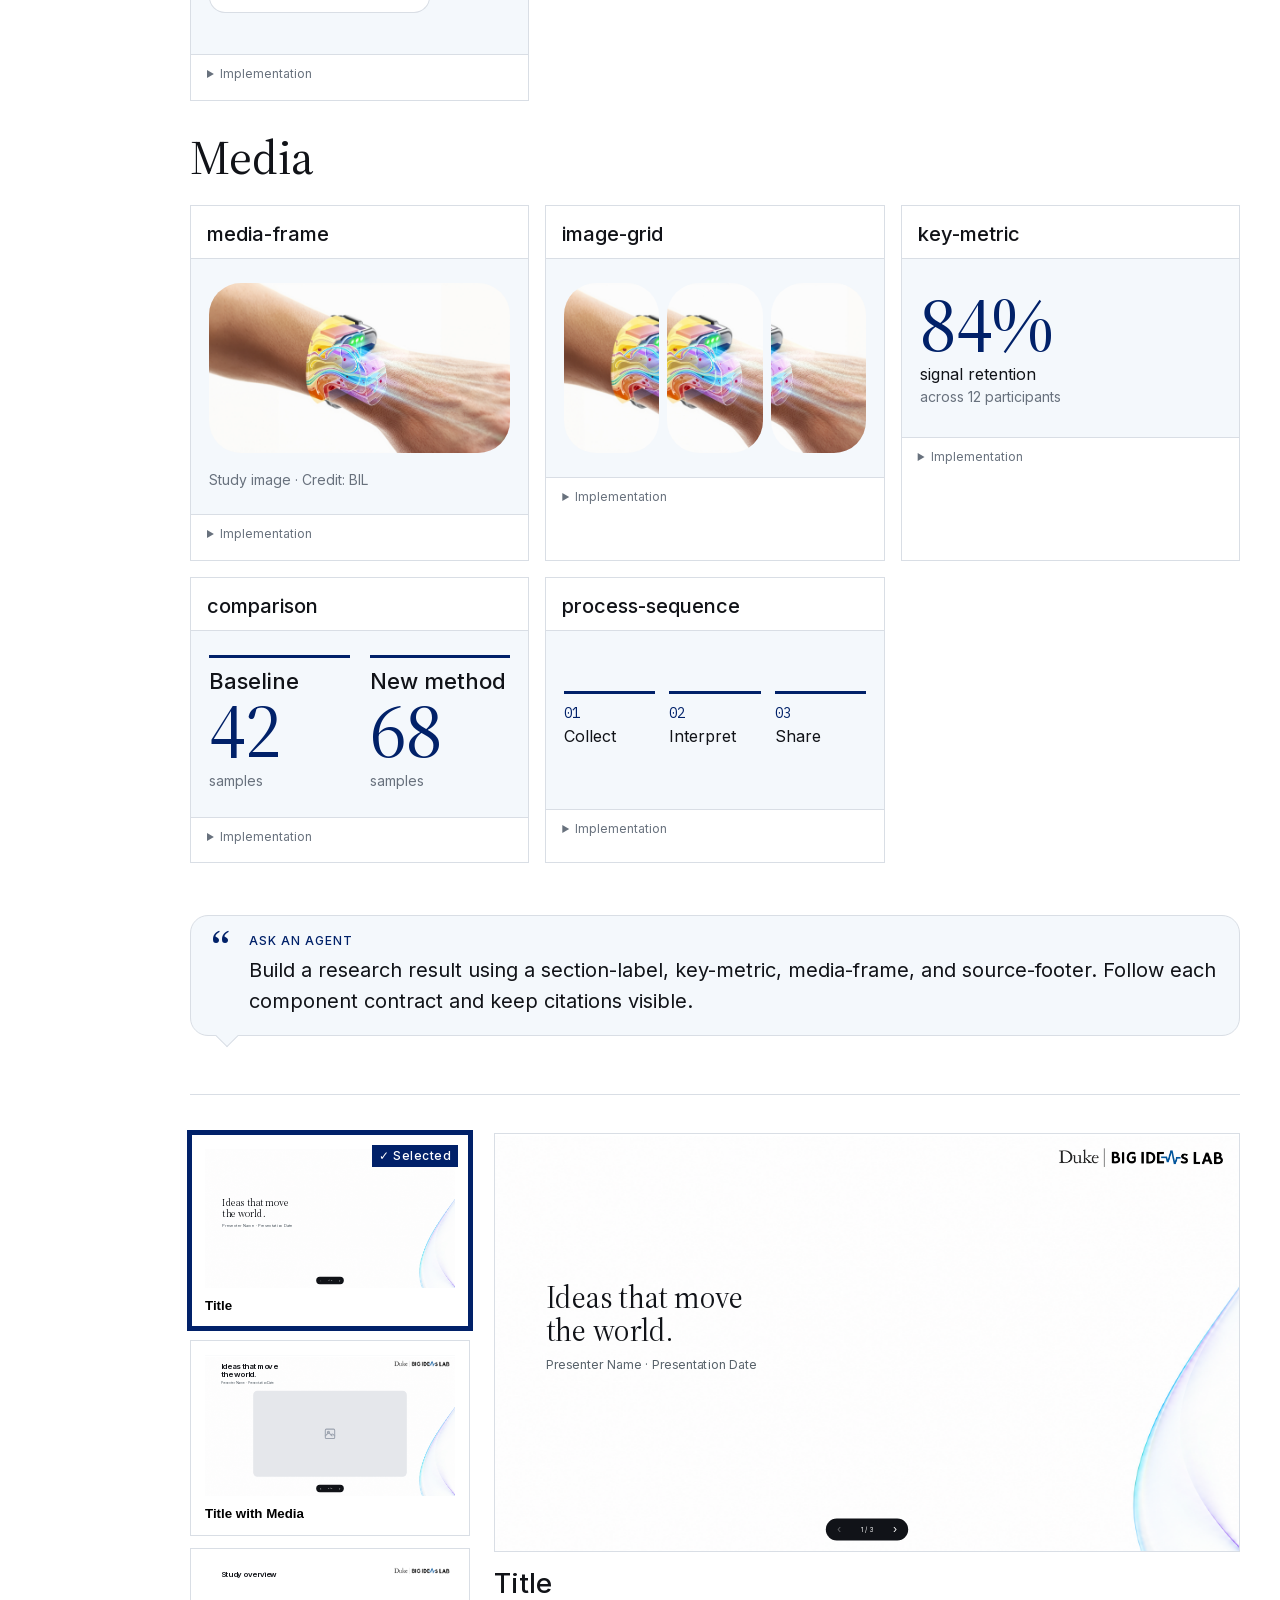
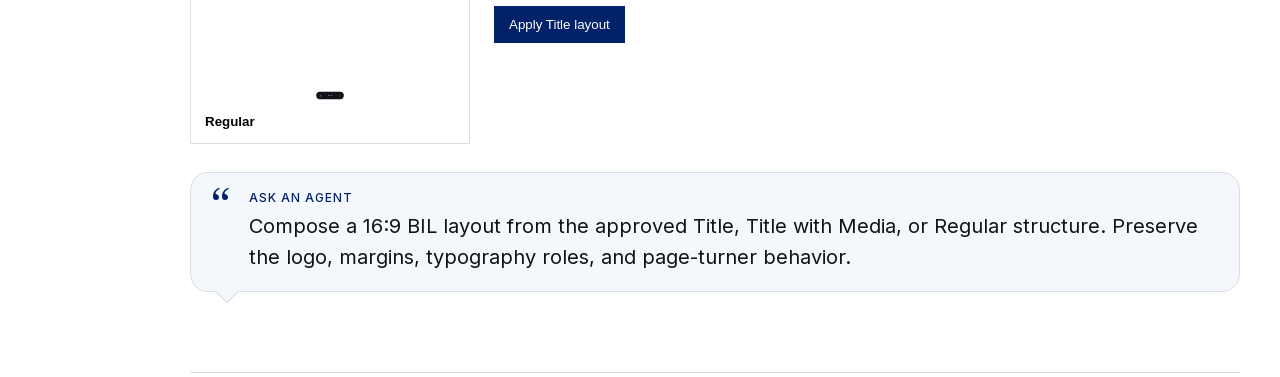
==== commit 2b8fb1ff: "docs: de-personalize the pack and point installs at the lab repository Drop the personal name from t" ====
--- a/skills/productivity/presentation-slides/design-system/index.html
+++ b/skills/productivity/presentation-slides/design-system/index.html
@@ -8,7 +8,7 @@
 <section id="typography" class="catalog-section"><h2>Typography</h2><div class="font-overview"><p class="section-intro">Three self-hosted, free, open-source families define every type role.</p><div class="font-grid"><div><strong>Display</strong><span>Source Serif 4</span><small>Editorial statements and major titles</small><small class="license">Free · SIL Open Font License</small></div><div><strong>Interface</strong><span>Inter</span><small>Body copy, labels, navigation, and UI</small><small class="license">Free · SIL Open Font License</small></div><div><strong>Data</strong><span>IBM Plex Mono</span><small>Measurements, tokens, code, and compact data</small><small class="license">Free · SIL Open Font License</small></div></div></div><div class="type-table"><div class="type-row"><code>--type-display-xl</code><p class="type-sample display-xl">A clear opening</p><span class="type-spec">Source Serif 4 · 400<br>3.5-8rem responsive · .92 line-height</span></div><div class="type-row"><code>--type-display-l</code><p class="type-sample display-l">A strong statement</p><span class="type-spec">Source Serif 4 · 400<br>2.75-5.5rem responsive · .96 line-height</span></div><div class="type-row"><code>--type-heading-1</code><p class="type-sample heading-1">Section heading</p><span class="type-spec">Inter · 500<br>3rem / 1.02</span></div><div class="type-row"><code>--type-heading-2</code><p class="type-sample heading-2">Component heading</p><span class="type-spec">Inter · 500<br>2rem / 1.1</span></div><div class="type-row"><code>--type-heading-3</code><p class="type-sample heading-3">Entry title</p><span class="type-spec">Inter · 500<br>1.375rem / 1.2</span></div><div class="type-row"><code>--type-body-l</code><p class="type-sample body-l">Evidence needs room to be understood.</p><span class="type-spec">Inter · 400<br>1.25rem / 1.55</span></div><div class="type-row"><code>--type-body</code><p class="type-sample body">Concise explanatory copy for a slide.</p><span class="type-spec">Inter · 400<br>1rem / 1.55</span></div><div class="type-row"><code>--type-small</code><p class="type-sample small">Caption and support text</p><span class="type-spec">Inter · 400<br>.875rem / 1.45</span></div><div class="type-row"><code>--type-label</code><p class="type-sample label-role">Section label</p><span class="type-spec">Inter · 500<br>.75rem / 1.2 · uppercase</span></div><div class="type-row"><code>--type-data</code><p class="type-sample data-role">1920 × 1080 · 16:9</p><span class="type-spec">IBM Plex Mono · 400 · .875rem / 1.4</span></div></div><aside class="agent-example" aria-label="Example agent prompt"><span>Ask an agent</span><blockquote>Set the main statement in Source Serif 4, interface and explanatory copy in Inter, and measurements or code in IBM Plex Mono. Use the documented type-role tokens and weights.</blockquote></aside></section>
 <section id="assets" class="catalog-section"><h2>Assets</h2><div class="asset-guidance"><strong>Using assets with an agent</strong><p>Use the exact approved file path shown below. Preserve proportions, avoid recoloring or effects, and place it on the indicated light or dark background.</p></div><div class="asset-groups"><div><h3>BIL</h3><div class="asset-grid"><figure class="asset light"><img src="assets/logos/black_bil_circle.png" alt="BIL circle, black on light"><figcaption>Black · circle<br>design-system/assets/logos/black_bil_circle.png</figcaption><details class="asset-details"><summary><span class="asset-file"><b>design-system/assets/logos/<wbr>black_bil_circle.png</b></span><span class="asset-open">Agent prompt</span></summary><p><strong>Path:</strong> design-system/assets/logos/black_bil_circle.png<br><strong>Use:</strong> approved light background asset<br><button type="button" class="copy-compact" data-copy-text="Use the exact approved file design-system/assets/logos/black_bil_circle.png; preserve proportions, avoid recoloring or effects, and use it on the appropriate light background.">Copy agent instruction</button><span class="copy-status" role="status" aria-live="polite"></span></p></details></figure><figure class="asset light"><img src="assets/logos/black_bil_horizontal.png" alt="BIL horizontal, black on light"><figcaption>Black · horizontal<br>design-system/assets/logos/black_bil_horizontal.png</figcaption><details class="asset-details"><summary><span class="asset-file"><b>design-system/assets/logos/<wbr>black_bil_horizontal.png</b></span><span class="asset-open">Agent prompt</span></summary><p><strong>Path:</strong> design-system/assets/logos/black_bil_horizontal.png<br><strong>Use:</strong> approved light background asset<br><button type="button" class="copy-compact" data-copy-text="Use the exact approved file design-system/assets/logos/black_bil_horizontal.png; preserve proportions, avoid recoloring or effects, and use it on the appropriate light background.">Copy agent instruction</button><span class="copy-status" role="status" aria-live="polite"></span></p></details></figure><figure class="asset light"><img src="assets/logos/black_bil_horizontal2.png" alt="BIL horizontal 2, black on light"><figcaption>Black · horizontal 2<br>design-system/assets/logos/black_bil_horizontal2.png</figcaption><details class="asset-details"><summary><span class="asset-file"><b>design-system/assets/logos/<wbr>black_bil_horizontal2.png</b></span><span class="asset-open">Agent prompt</span></summary><p><strong>Path:</strong> design-system/assets/logos/black_bil_horizontal2.png<br><strong>Use:</strong> approved light background asset<br><button type="button" class="copy-compact" data-copy-text="Use the exact approved file design-system/assets/logos/black_bil_horizontal2.png; preserve proportions, avoid recoloring or effects, and use it on the appropriate light background.">Copy agent instruction</button><span class="copy-status" role="status" aria-live="polite"></span></p></details></figure><figure class="asset dark"><img src="assets/logos/white_bil_circle.png" alt="BIL circle, white on dark"><figcaption>White · circle<br>design-system/assets/logos/white_bil_circle.png</figcaption><details class="asset-details"><summary><span class="asset-file"><b>design-system/assets/logos/<wbr>white_bil_circle.png</b></span><span class="asset-open">Agent prompt</span></summary><p><strong>Path:</strong> design-system/assets/logos/white_bil_circle.png<br><strong>Use:</strong> approved dark background asset<br><button type="button" class="copy-compact" data-copy-text="Use the exact approved file design-system/assets/logos/white_bil_circle.png; preserve proportions, avoid recoloring or effects, and use it on the appropriate dark background.">Copy agent instruction</button><span class="copy-status" role="status" aria-live="polite"></span></p></details></figure><figure class="asset dark"><img src="assets/logos/white_bil_horizontal.png" alt="BIL horizontal, white on dark"><figcaption>White · horizontal<br>design-system/assets/logos/white_bil_horizontal.png</figcaption><details class="asset-details"><summary><span class="asset-file"><b>design-system/assets/logos/<wbr>white_bil_horizontal.png</b></span><span class="asset-open">Agent prompt</span></summary><p><strong>Path:</strong> design-system/assets/logos/white_bil_horizontal.png<br><strong>Use:</strong> approved dark background asset<br><button type="button" class="copy-compact" data-copy-text="Use the exact approved file design-system/assets/logos/white_bil_horizontal.png; preserve proportions, avoid recoloring or effects, and use it on the appropriate dark background.">Copy agent instruction</button><span class="copy-status" role="status" aria-live="polite"></span></p></details></figure><figure class="asset dark"><img src="assets/logos/white_bil_two_line.png" alt="BIL two line, white on dark"><figcaption>White · two line<br>design-system/assets/logos/white_bil_two_line.png</figcaption><details class="asset-details"><summary><span class="asset-file"><b>design-system/assets/logos/<wbr>white_bil_two_line.png</b></span><span class="asset-open">Agent prompt</span></summary><p><strong>Path:</strong> design-system/assets/logos/white_bil_two_line.png<br><strong>Use:</strong> approved dark background asset<br><button type="button" class="copy-compact" data-copy-text="Use the exact approved file design-system/assets/logos/white_bil_two_line.png; preserve proportions, avoid recoloring or effects, and use it on the appropriate dark background.">Copy agent instruction</button><span class="copy-status" role="status" aria-live="polite"></span></p></details></figure></div></div><div><h3>Duke-affiliated</h3><div class="asset-grid"><figure class="asset light"><img src="assets/logos/black_duke_bigideaslab.png" alt="Duke BIG IDEAs Lab, black on light"><figcaption>Black · lockup<br>design-system/assets/logos/black_duke_bigideaslab.png</figcaption><details class="asset-details"><summary><span class="asset-file"><b>design-system/assets/logos/<wbr>black_duke_bigideaslab.png</b></span><span class="asset-open">Agent prompt</span></summary><p><strong>Path:</strong> design-system/assets/logos/black_duke_bigideaslab.png<br><strong>Use:</strong> approved light background asset<br><button type="button" class="copy-compact" data-copy-text="Use the exact approved file design-system/assets/logos/black_duke_bigideaslab.png; preserve proportions, avoid recoloring or effects, and use it on the appropriate light background.">Copy agent instruction</button><span class="copy-status" role="status" aria-live="polite"></span></p></details></figure><figure class="asset dark"><img src="assets/logos/white_duke_bigideaslab.png" alt="Duke BIG IDEAs Lab, white on dark"><figcaption>White · lockup<br>design-system/assets/logos/white_duke_bigideaslab.png</figcaption><details class="asset-details"><summary><span class="asset-file"><b>design-system/assets/logos/<wbr>white_duke_bigideaslab.png</b></span><span class="asset-open">Agent prompt</span></summary><p><strong>Path:</strong> design-system/assets/logos/white_duke_bigideaslab.png<br><strong>Use:</strong> approved dark background asset<br><button type="button" class="copy-compact" data-copy-text="Use the exact approved file design-system/assets/logos/white_duke_bigideaslab.png; preserve proportions, avoid recoloring or effects, and use it on the appropriate dark background.">Copy agent instruction</button><span class="copy-status" role="status" aria-live="polite"></span></p></details></figure><figure class="asset dark"><img src="assets/logos/white_duke_bil_circle.png" alt="Duke BIL circle, white on dark"><figcaption>White · circle<br>design-system/assets/logos/white_duke_bil_circle.png</figcaption><details class="asset-details"><summary><span class="asset-file"><b>design-system/assets/logos/<wbr>white_duke_bil_circle.png</b></span><span class="asset-open">Agent prompt</span></summary><p><strong>Path:</strong> design-system/assets/logos/white_duke_bil_circle.png<br><strong>Use:</strong> approved dark background asset<br><button type="button" class="copy-compact" data-copy-text="Use the exact approved file design-system/assets/logos/white_duke_bil_circle.png; preserve proportions, avoid recoloring or effects, and use it on the appropriate dark background.">Copy agent instruction</button><span class="copy-status" role="status" aria-live="polite"></span></p></details></figure><figure class="asset dark"><img src="assets/logos/white_duke_bil_horizontal.png" alt="Duke BIL horizontal, white on dark"><figcaption>White · horizontal<br>design-system/assets/logos/white_duke_bil_horizontal.png</figcaption><details class="asset-details"><summary><span class="asset-file"><b>design-system/assets/logos/<wbr>white_duke_bil_horizontal.png</b></span><span class="asset-open">Agent prompt</span></summary><p><strong>Path:</strong> design-system/assets/logos/white_duke_bil_horizontal.png<br><strong>Use:</strong> approved dark background asset<br><button type="button" class="copy-compact" data-copy-text="Use the exact approved file design-system/assets/logos/white_duke_bil_horizontal.png; preserve proportions, avoid recoloring or effects, and use it on the appropriate dark background.">Copy agent instruction</button><span class="copy-status" role="status" aria-live="polite"></span></p></details></figure><figure class="asset dark"><img src="assets/logos/white_duke_bil_horizontal2.png" alt="Duke BIL horizontal 2, white on dark"><figcaption>White · horizontal 2<br>design-system/assets/logos/white_duke_bil_horizontal2.png</figcaption><details class="asset-details"><summary><span class="asset-file"><b>design-system/assets/logos/<wbr>white_duke_bil_horizontal2.png</b></span><span class="asset-open">Agent prompt</span></summary><p><strong>Path:</strong> design-system/assets/logos/white_duke_bil_horizontal2.png<br><strong>Use:</strong> approved dark background asset<br><button type="button" class="copy-compact" data-copy-text="Use the exact approved file design-system/assets/logos/white_duke_bil_horizontal2.png; preserve proportions, avoid recoloring or effects, and use it on the appropriate dark background.">Copy agent instruction</button><span class="copy-status" role="status" aria-live="polite"></span></p></details></figure><figure class="asset light"><img src="assets/logos/Duke_BiomedicalEngineering_Logo.png" alt="Duke Biomedical Engineering logo"><figcaption>Color · institutional<br>design-system/assets/logos/Duke_BiomedicalEngineering_Logo.png</figcaption><details class="asset-details"><summary><span class="asset-file"><b>design-system/assets/logos/<wbr>Duke_BiomedicalEngineering_Logo.png</b></span><span class="asset-open">Agent prompt</span></summary><p><strong>Path:</strong> design-system/assets/logos/Duke_BiomedicalEngineering_Logo.png<br><strong>Use:</strong> approved light background asset<br><button type="button" class="copy-compact" data-copy-text="Use the exact approved file design-system/assets/logos/Duke_BiomedicalEngineering_Logo.png; preserve proportions, avoid recoloring or effects, and use it on the appropriate light background.">Copy agent instruction</button><span class="copy-status" role="status" aria-live="polite"></span></p></details></figure></div></div></div><aside class="agent-example" aria-label="Example agent prompt"><span>Ask an agent</span><blockquote>Use the exact approved logo file shown on the card, preserve its proportions, do not recolor it, and match the indicated light or dark background.</blockquote></aside></section>
 <section id="motion" class="catalog-section"><h2>Motion</h2><div class="motion-grid"><article class="motion-card"><h3>Staggered fade/rise</h3><div class="motion-stage" data-motion="fade-rise"><span class="dot"></span><span class="dot"></span><span class="dot"></span></div><button class="replay" data-replay="fade-rise">Replay</button><p class="motion-meta">320ms · 80ms stagger · reduced motion: immediate reveal</p></article><article class="motion-card"><h3>Directional horizontal slide</h3><div class="motion-stage" data-motion="horizontal-slide"><div class="line"></div></div><button class="replay" data-replay="horizontal-slide">Replay</button><p class="motion-meta">420ms ease-out · reading direction · reduced motion: opacity only</p></article><article class="motion-card"><h3>Section transition</h3><div class="motion-stage" data-motion="section-transition"><div class="section-bar"></div></div><button class="replay" data-replay="section-transition">Replay</button><p class="motion-meta">520ms ease-in-out · section cue · reduced motion: no transform</p></article></div><aside class="agent-example" aria-label="Example agent prompt"><span>Ask an agent</span><blockquote>Reveal related evidence with the staggered fade/rise pattern, keep motion under 700 ms, and provide an immediate reveal when reduced motion is enabled.</blockquote></aside></section><section id="components" class="catalog-section"><h2>Components</h2><div class="component-groups">
-<section id="people"><h2>People</h2><div class="component-grid"><article class="component-card" data-component="person-marker" data-slots="main" data-sizes="standard"><h3>person-marker</h3><div class="specimen"><div class="bil-person-marker"><span class="bil-avatar" aria-hidden="true">BC</span><span><strong>Bill Chen</strong><small>Presenter · BIG IDEAs Lab</small></span></div></div><details class="implementation"><summary>Implementation</summary><div class="contract"><span>Purpose: identify one presenter or collaborator.</span><span>Slots: <code>side, footer</code> · Sizes: <code>compact, standard</code></span><span>Limit: name 32 chars; role 48 chars.</span><span>Accessible: informative avatar alt or decorative when name is adjacent.</span></div><textarea id="person-fragment" class="fragment" readonly><div class="bil-person-marker" data-size="compact"><span class="bil-avatar" aria-hidden="true">BC</span><span><strong>Bill Chen</strong><small>Presenter · BIG IDEAs Lab</small></span></div></textarea><button class="button" data-copy="#person-fragment">Copy HTML</button></details></article></div></section>
+<section id="people"><h2>People</h2><div class="component-grid"><article class="component-card" data-component="person-marker" data-slots="main" data-sizes="standard"><h3>person-marker</h3><div class="specimen"><div class="bil-person-marker"><span class="bil-avatar" aria-hidden="true">PN</span><span><strong>Presenter Name</strong><small>Presenter · BIG IDEAs Lab</small></span></div></div><details class="implementation"><summary>Implementation</summary><div class="contract"><span>Purpose: identify one presenter or collaborator.</span><span>Slots: <code>side, footer</code> · Sizes: <code>compact, standard</code></span><span>Limit: name 32 chars; role 48 chars.</span><span>Accessible: informative avatar alt or decorative when name is adjacent.</span></div><textarea id="person-fragment" class="fragment" readonly><div class="bil-person-marker" data-size="compact"><span class="bil-avatar" aria-hidden="true">PN</span><span><strong>Presenter Name</strong><small>Presenter · BIG IDEAs Lab</small></span></div></textarea><button class="button" data-copy="#person-fragment">Copy HTML</button></details></article></div></section>
 <section id="references"><h2>References</h2><div class="component-grid"><article class="component-card" data-component="inline-citation" data-slots="main" data-sizes="standard"><h3>inline-citation</h3><div class="specimen">A finding needs a source <a class="bil-inline-citation" href="#source-1" aria-label="Source 1">[1]</a></div><details class="implementation"><summary>Implementation</summary><div class="contract"><span>Purpose: compact source marker.</span><span>Slots: <code>main</code> · Sizes: <code>compact</code></span><span>Limit: one marker; label 64 chars.</span><span>Accessible: labeled link with visible focus.</span></div><textarea id="inline-fragment" class="fragment" readonly><a class="bil-inline-citation" href="#source-1" aria-label="Source 1">[1]</a></textarea><button class="button" data-copy="#inline-fragment">Copy HTML</button></details></article><article class="component-card" data-component="source-footer" data-slots="main" data-sizes="standard"><h3>source-footer</h3><div class="specimen"><footer class="bil-source-footer">Source: Chen et al., 2026 · DOI 10.xxxx/example</footer></div><details class="implementation"><summary>Implementation</summary><div class="contract"><span>Purpose: provenance line at slide edge.</span><span>Slots: <code>footer</code> · Sizes: <code>compact, standard</code></span><span>Limit: one line; 140 chars.</span><span>Accessible: footer landmark and readable text.</span></div><textarea id="source-fragment" class="fragment" readonly><footer class="bil-source-footer">Source: Chen et al., 2026</footer></textarea><button class="button" data-copy="#source-fragment">Copy HTML</button></details></article><article class="component-card" data-component="reference-block" data-slots="main" data-sizes="standard"><h3>reference-block</h3><div class="specimen"><ol class="bil-reference-block"><li>Chen B. et al. <em>Wearable signals</em>. 2026.</li><li>Duke BME methods report. 2025.</li></ol></div><details class="implementation"><summary>Implementation</summary><div class="contract"><span>Purpose: short slide bibliography.</span><span>Slots: <code>footer, main</code> · Sizes: <code>standard, wide</code></span><span>Limit: 2–4 entries; 110 chars each.</span><span>Accessible: ordered list with visible numbering.</span></div><textarea id="reference-fragment" class="fragment" readonly><ol class="bil-reference-block"><li>Chen B. et al. Wearable signals. 2026.</li></ol></textarea><button class="button" data-copy="#reference-fragment">Copy HTML</button></details></article></div></section>
 <section id="structure"><h2>Structure</h2><div class="component-grid"><article class="component-card" data-component="page-turner" data-slots="main" data-sizes="standard"><h3>page-turner</h3><div class="specimen"><nav class="bil-page-turner" data-page-turner-demo data-current="8" data-total="10"><button type="button" data-page-previous aria-label="Previous page">‹</button><output class="bil-page-tracker" aria-live="polite" aria-label="Page 8 of 10">8 / 10</output><button type="button" data-page-next aria-label="Next page">›</button></nav></div><details class="implementation"><summary>Implementation</summary><div class="contract"><span>Purpose: navigate and orient within a deck sequence.</span><span>Slots: <code>chrome, footer</code> · Sizes: <code>compact</code></span><span>Limit: bounded current page and total.</span><span>Accessible: live tracker with labeled previous/next controls.</span></div><textarea id="page-fragment" class="fragment" readonly><nav class="bil-page-turner" data-page-turner-demo data-current="8" data-total="10"><button type="button" data-page-previous aria-label="Previous page">‹</button><output class="bil-page-tracker" aria-live="polite">8 / 10</output><button type="button" data-page-next aria-label="Next page">›</button></nav></textarea><button class="button" data-copy="#page-fragment">Copy HTML</button></details></article><article class="component-card" data-component="section-label" data-slots="main" data-sizes="standard"><h3>section-label</h3><div class="specimen"><p class="bil-section-label">Methods</p></div><details class="implementation"><summary>Implementation</summary><div class="contract"><span>Purpose: name the current section.</span><span>Slots: <code>chrome</code> · Sizes: <code>compact, standard</code></span><span>Limit: 2–4 words.</span><span>Accessible: visible heading-level label.</span></div><textarea id="section-fragment" class="fragment" readonly><p class="bil-section-label">Methods</p></textarea><button class="button" data-copy="#section-fragment">Copy HTML</button></details></article><article class="component-card" data-component="progress-cue" data-slots="main" data-sizes="standard"><h3>progress-cue</h3><div class="specimen"><div class="bil-progress-cue" aria-label="Step 2 of 4"><span style="--progress:50%"></span><small>2 / 4</small></div></div><details class="implementation"><summary>Implementation</summary><div class="contract"><span>Purpose: show coarse sequence progress.</span><span>Slots: <code>chrome, footer</code> · Sizes: <code>compact, standard</code></span><span>Limit: 3–7 steps.</span><span>Accessible: bar paired with current-step text.</span></div><textarea id="progress-fragment" class="fragment" readonly><div class="bil-progress-cue" aria-label="Step 2 of 4"><span style="--progress:50%"></span><small>2 / 4</small></div></textarea><button class="button" data-copy="#progress-fragment">Copy HTML</button></details></article><article class="component-card" data-component="card" data-slots="main" data-sizes="standard"><h3>card</h3><div class="specimen"><div class="bil-card bil-card--accent"><b class="bil-card__title">Models</b><span class="bil-card__body">Reasoning and generation</span></div></div><details class="implementation"><summary>Implementation</summary><div class="contract"><span>Purpose: group one topic of slide content.</span><span>Slots: <code>main, side</code> · Sizes: <code>compact, standard, wide</code></span><span>Limit: one title; body 90 chars.</span><span>Accessible: the title is the accessible name; the rounded border is decoration.</span></div><textarea id="card-fragment" class="fragment" readonly><div class="bil-card bil-card--accent"><b class="bil-card__title">Models</b><span class="bil-card__body">Reasoning and generation</span></div></textarea><button class="button" data-copy="#card-fragment">Copy HTML</button></details></article></div></section>
 <section id="media"><h2>Media</h2><div class="component-grid"><article class="component-card" data-component="media-frame" data-slots="main" data-sizes="standard"><h3>media-frame</h3><div class="specimen"><figure class="bil-media-frame"><img src="assets/media/ppg-tissue-cutaway.jpg" alt="Scientific tissue cutaway" class="media-image crop-center"><figcaption>Study image · Credit: BIL</figcaption></figure></div><details class="implementation"><summary>Implementation</summary><div class="contract"><span>Purpose: one figure with caption and credit.</span><span>Slots: <code>media, main</code> · Sizes: <code>standard, wide</code></span><span>Limit: one image; caption 90 chars.</span><span>Accessible: meaningful alt text adjacent to caption.</span></div><textarea id="media-fragment" class="fragment" readonly><figure class="bil-media-frame"><img src="assets/media/ppg-tissue-cutaway.jpg" alt="Scientific tissue cutaway" class="media-image crop-center"><figcaption>Study image · Credit: BIL</figcaption></figure></textarea><button class="button" data-copy="#media-fragment">Copy HTML</button></details></article><article class="component-card" data-component="image-grid" data-slots="main" data-sizes="standard"><h3>image-grid</h3><div class="specimen"><div class="bil-image-grid"><img src="assets/media/ppg-tissue-cutaway.jpg" alt="Tissue cutaway crop one" class="media-image crop-left"><img src="assets/media/ppg-tissue-cutaway.jpg" alt="Tissue cutaway crop two" class="media-image crop-center"><img src="assets/media/ppg-tissue-cutaway.jpg" alt="Tissue cutaway crop three" class="media-image crop-right"></div></div><details class="implementation"><summary>Implementation</summary><div class="contract"><span>Purpose: arrange 2–4 related images.</span><span>Slots: <code>media, main</code> · Sizes: <code>standard, wide</code></span><span>Limit: 2–4 images; short captions.</span><span>Accessible: distinct alt text in source order.</span></div><textarea id="grid-fragment" class="fragment" readonly><div class="bil-image-grid"><img src="assets/media/ppg-tissue-cutaway.jpg" alt="Tissue cutaway crop one" class="media-image crop-left"><img src="assets/media/ppg-tissue-cutaway.jpg" alt="Tissue cutaway crop two" class="media-image crop-center"></div></textarea><button class="button" data-copy="#grid-fragment">Copy HTML</button></details></article><article class="component-card" data-component="key-metric" data-slots="main" data-sizes="standard"><h3>key-metric</h3><div class="specimen"><div class="bil-key-metric"><strong>84%</strong><span>signal retention</span><small>across 12 participants</small></div></div><details class="implementation"><summary>Implementation</summary><div class="contract"><span>Purpose: emphasize one measured result.</span><span>Slots: <code>main, side</code> · Sizes: <code>standard, wide</code></span><span>Limit: one value; label 36 chars.</span><span>Accessible: value, unit, qualifier read as a group.</span></div><textarea id="metric-fragment" class="fragment" readonly><div class="bil-key-metric"><strong>84%</strong><span>signal retention</span><small>across 12 participants</small></div></textarea><button class="button" data-copy="#metric-fragment">Copy HTML</button></details></article><article class="component-card" data-component="comparison" data-slots="main" data-sizes="standard"><h3>comparison</h3><div class="specimen"><div class="bil-comparison"><div><h4>Baseline</h4><strong>42</strong><small>samples</small></div><div><h4>New method</h4><strong>68</strong><small>samples</small></div></div></div><details class="implementation"><summary>Implementation</summary><div class="contract"><span>Purpose: compare two named states.</span><span>Slots: <code>main</code> · Sizes: <code>standard, wide</code></span><span>Limit: two items; one criterion.</span><span>Accessible: headings and values, not color alone.</span></div><textarea id="comparison-fragment" class="fragment" readonly><div class="bil-comparison"><div><h4>Baseline</h4><strong>42</strong></div><div><h4>New method</h4><strong>68</strong></div></div></textarea><button class="button" data-copy="#comparison-fragment">Copy HTML</button></details></article><article class="component-card" data-component="process-sequence" data-slots="main" data-sizes="standard"><h3>process-sequence</h3><div class="specimen"><ol class="bil-process-sequence"><li><b>01</b><span>Collect</span></li><li><b>02</b><span>Interpret</span></li><li><b>03</b><span>Share</span></li></ol></div><details class="implementation"><summary>Implementation</summary><div class="contract"><span>Purpose: explain a short ordered process.</span><span>Slots: <code>main</code> · Sizes: <code>standard, wide</code></span><span>Limit: 3–5 steps; two lines each.</span><span>Accessible: ordered list with visible names.</span></div><textarea id="process-fragment" class="fragment" readonly><ol class="bil-process-sequence"><li><b>01</b><span>Collect</span></li><li><b>02</b><span>Interpret</span></li><li><b>03</b><span>Share</span></li></ol></textarea><button class="button" data-copy="#process-fragment">Copy HTML</button></details></article></div></section></div><aside class="agent-example" aria-label="Example agent prompt"><span>Ask an agent</span><blockquote>Build a research result using a section-label, key-metric, media-frame, and source-footer. Follow each component contract and keep citations visible.</blockquote></aside></section><section id="slides" class="catalog-section slides-layout" aria-label="Layout picker"><div class="picker"><div class="layout-list">
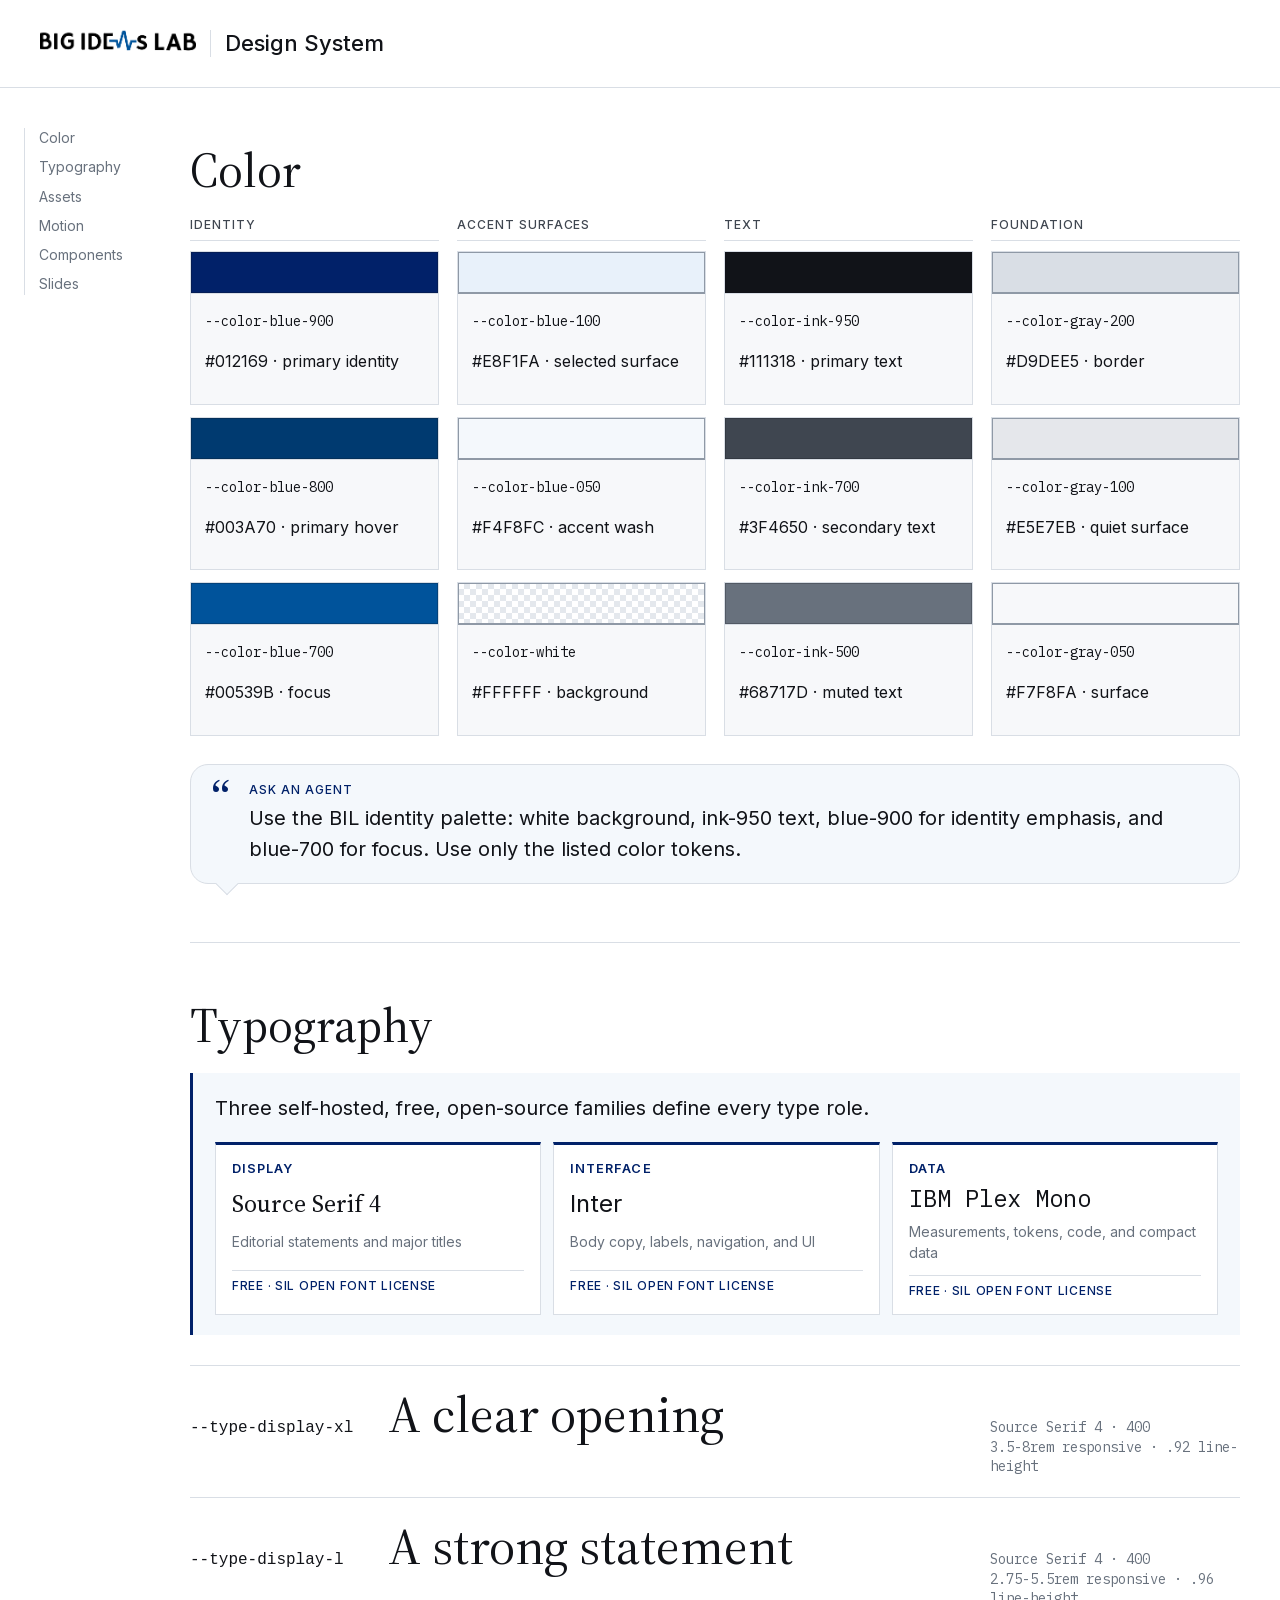
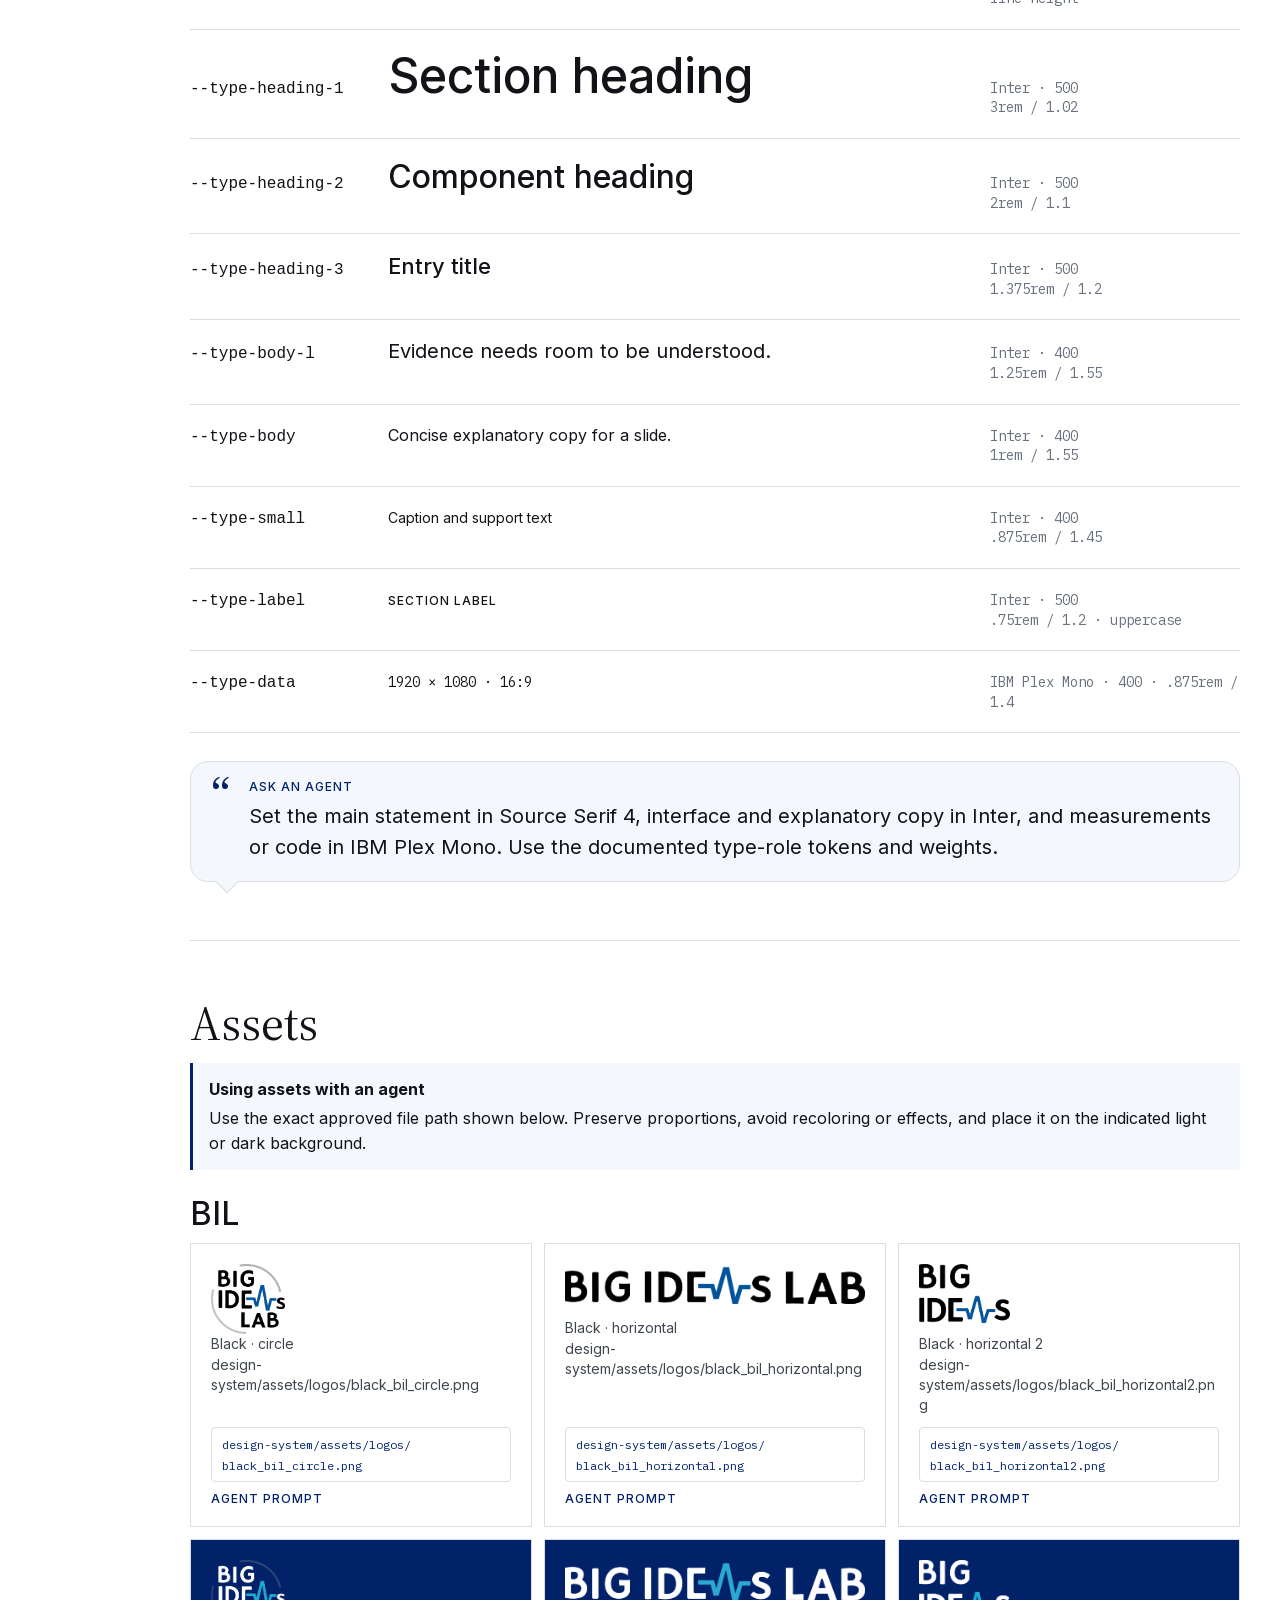
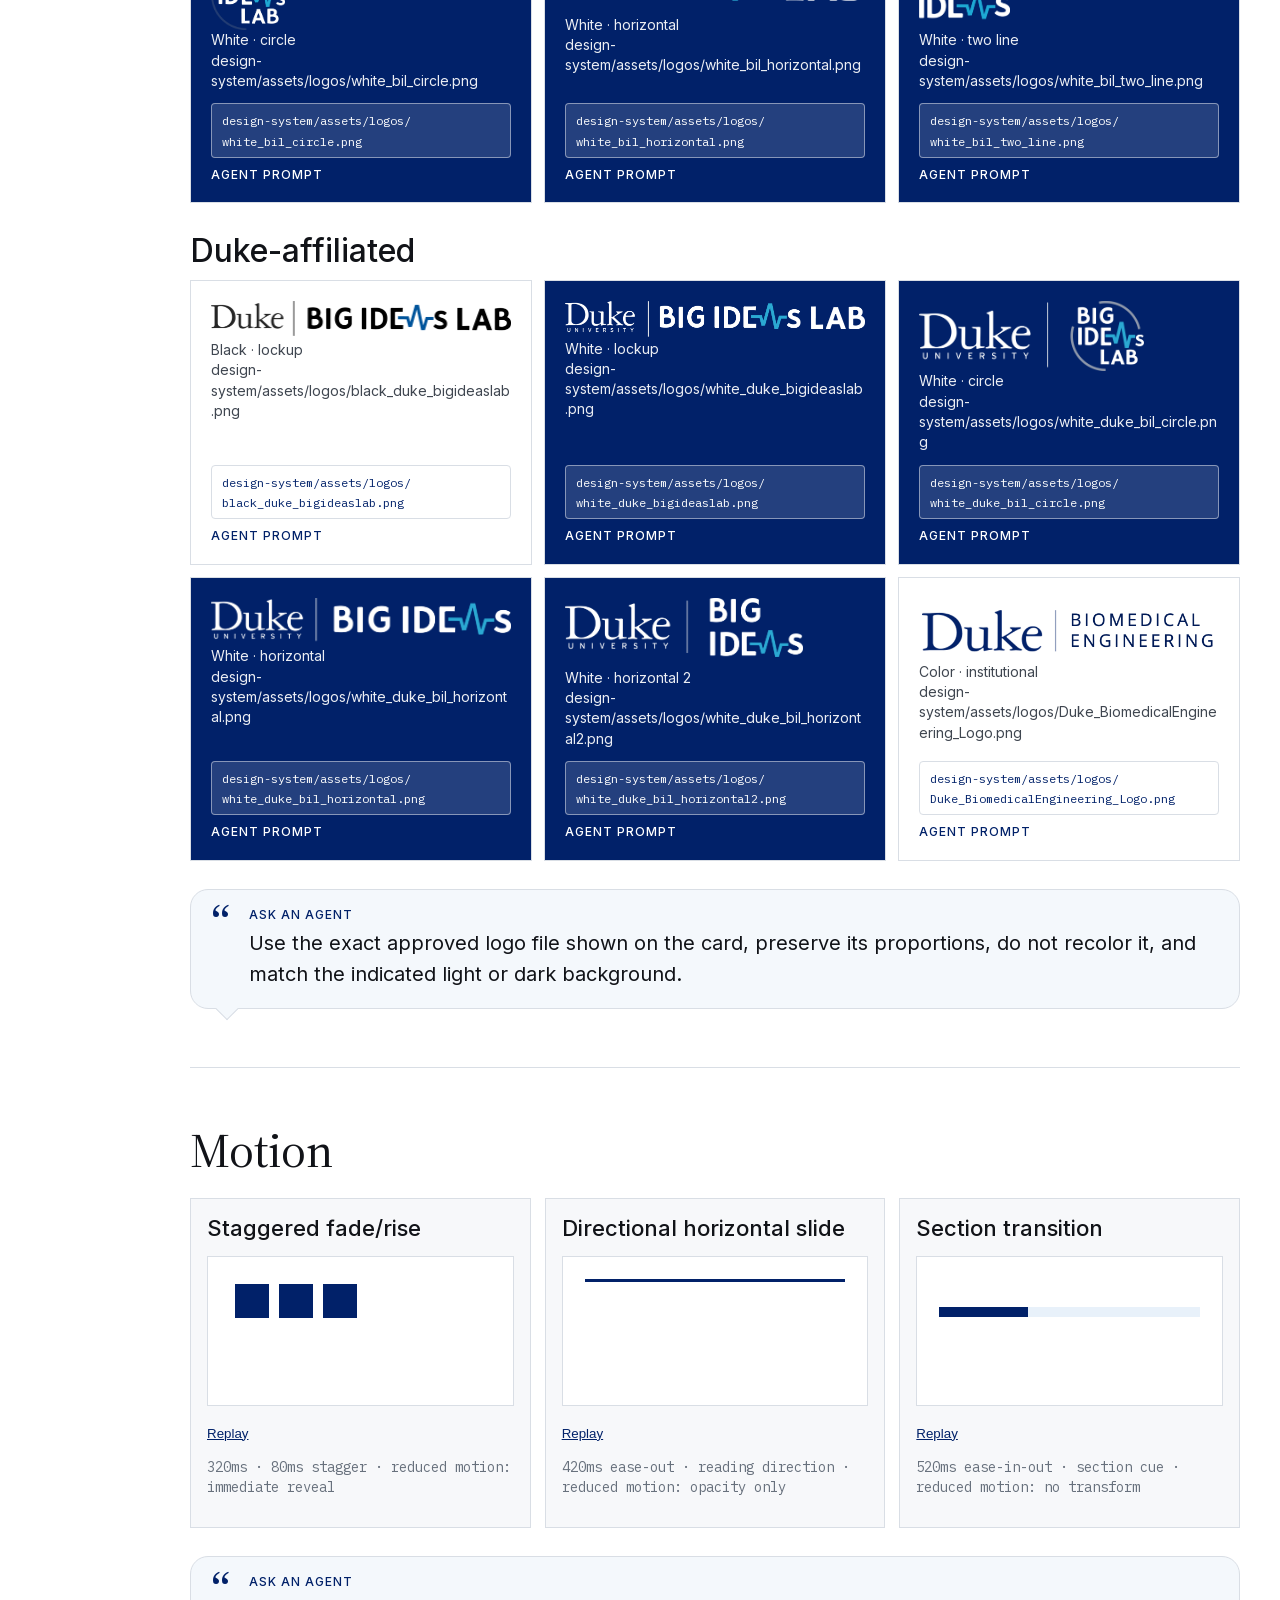
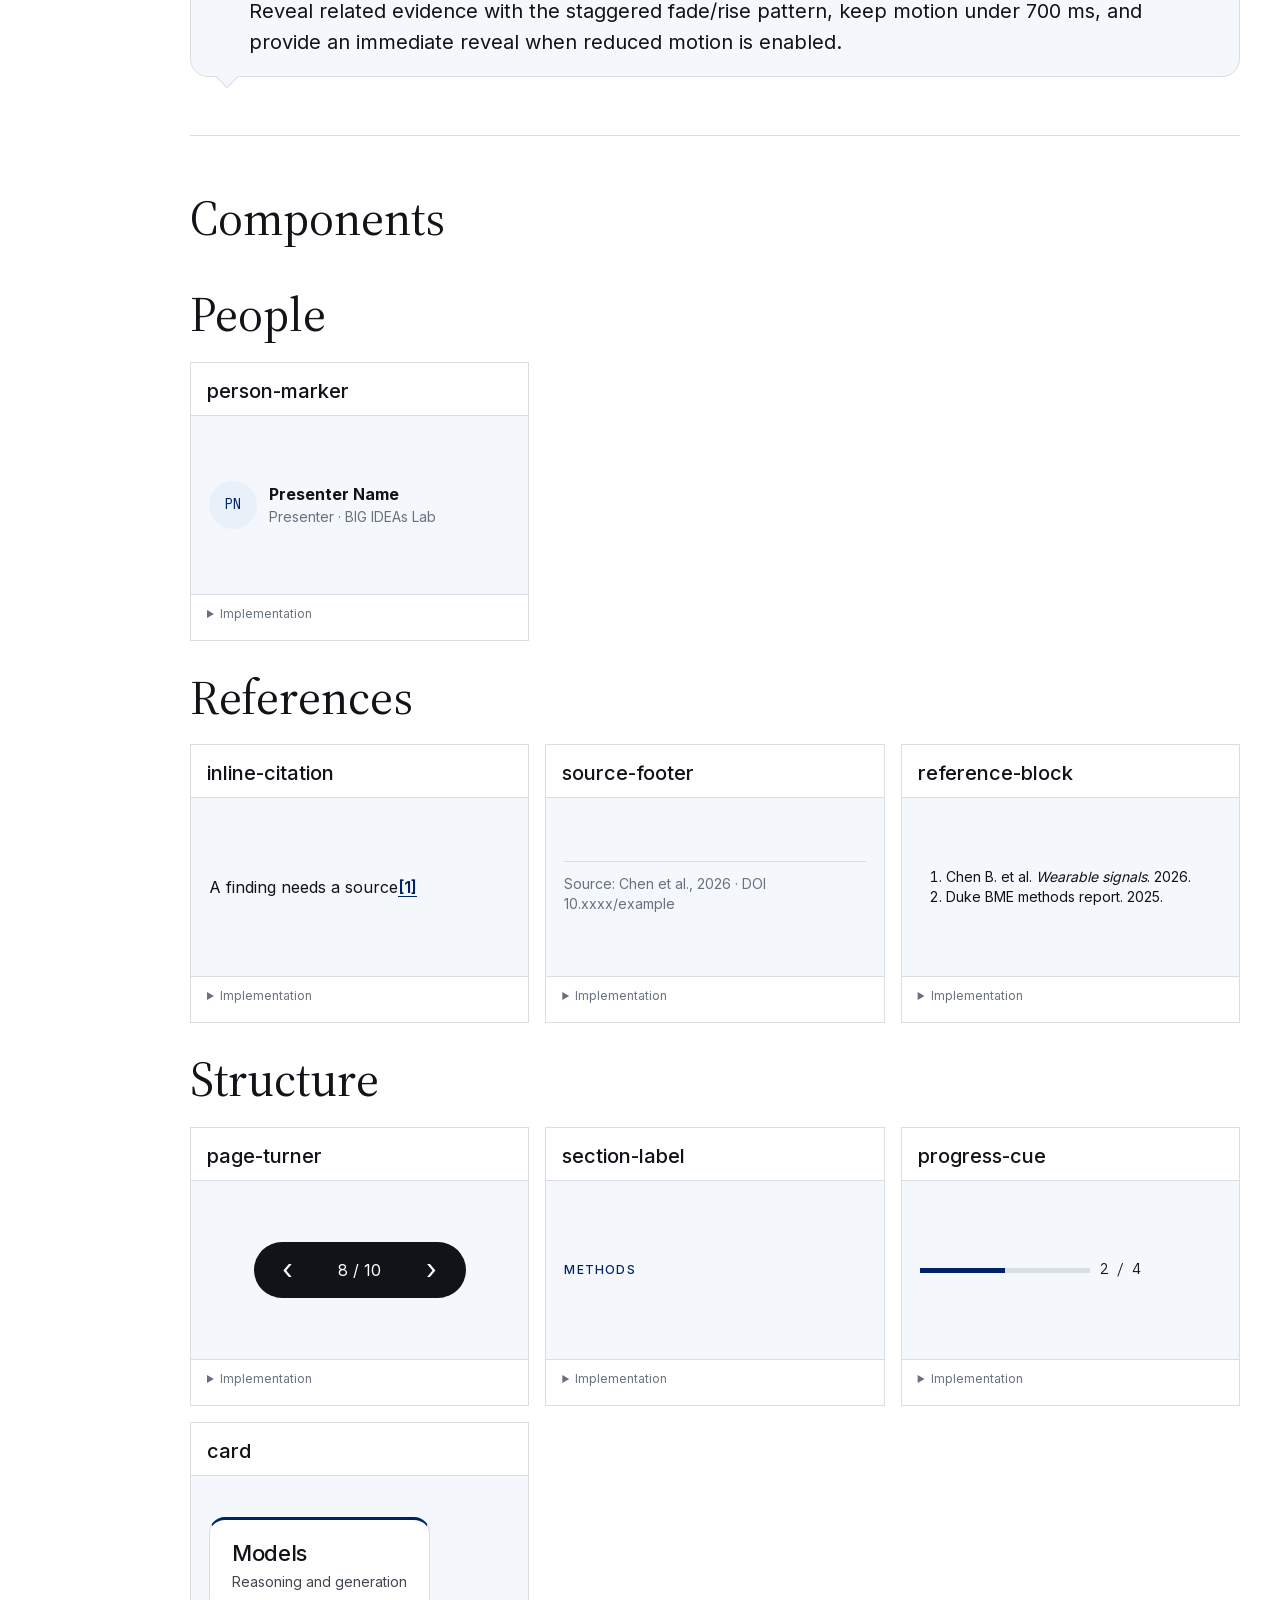
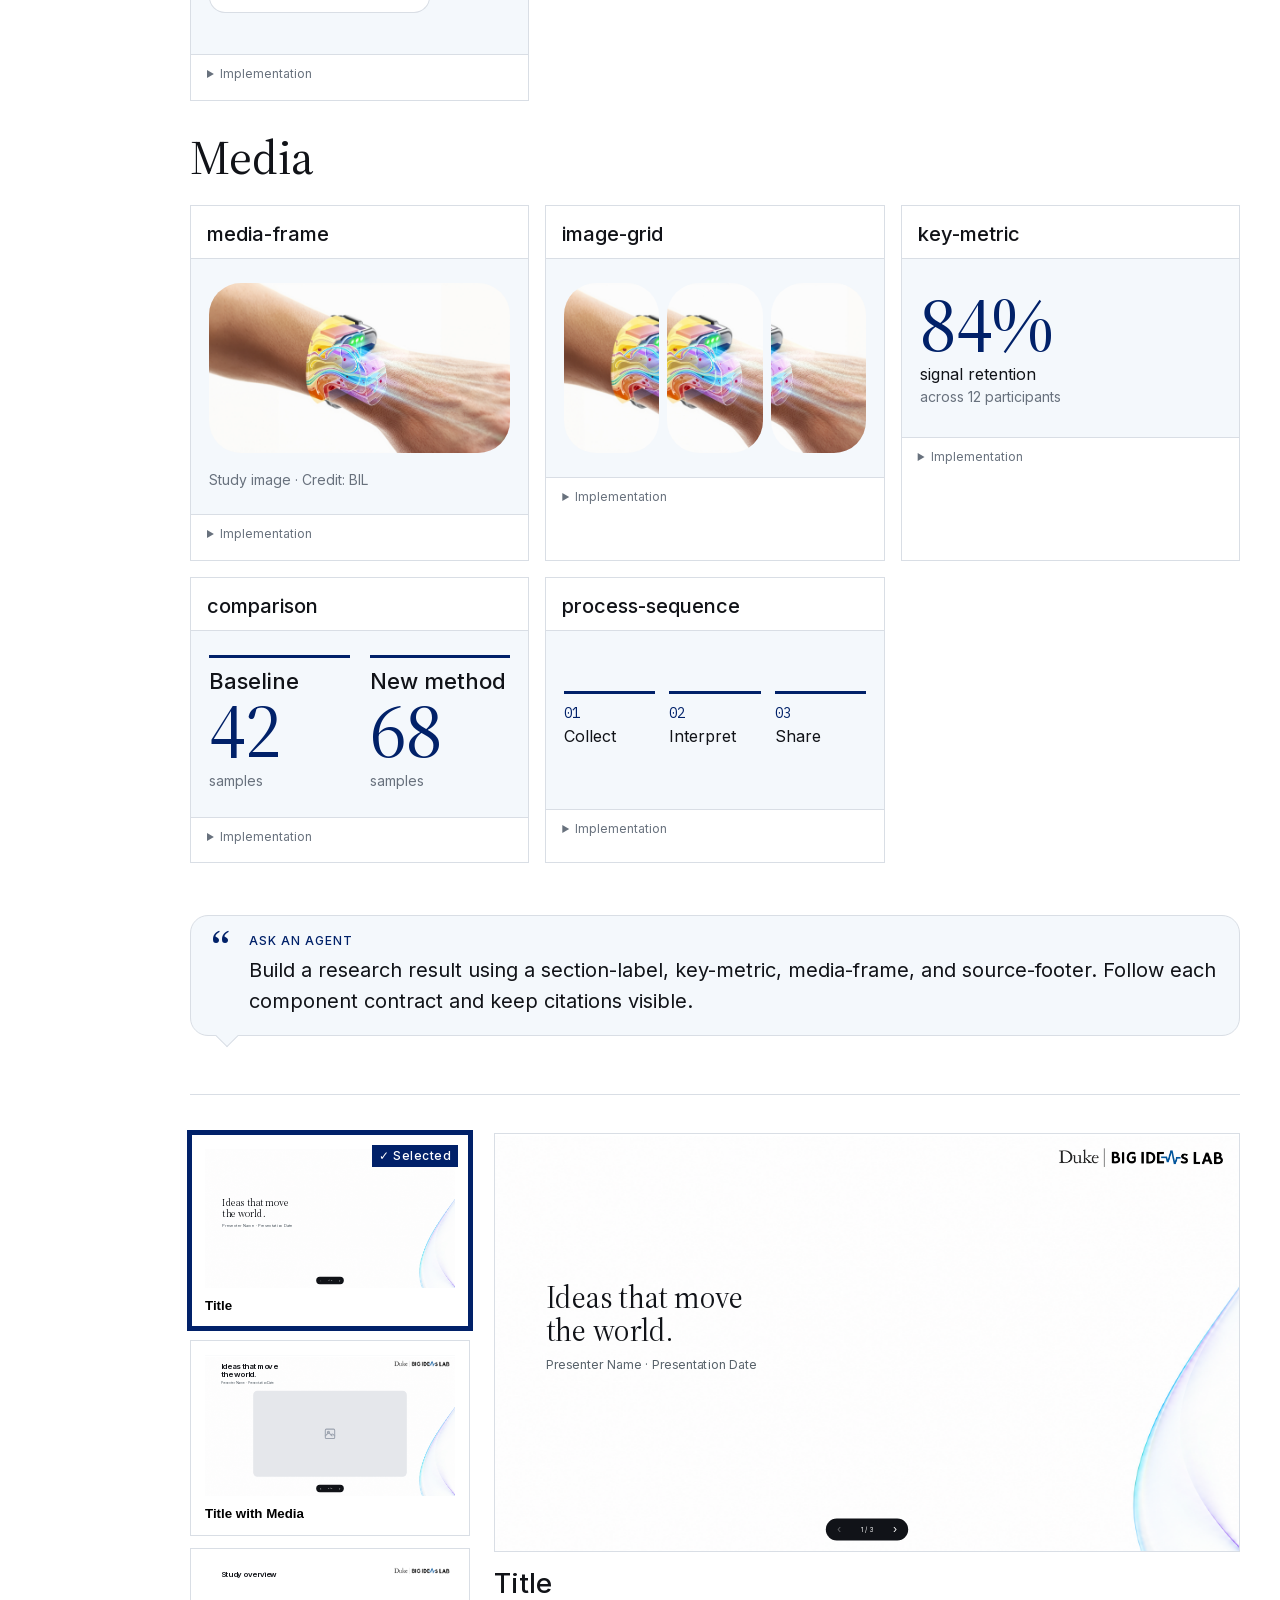
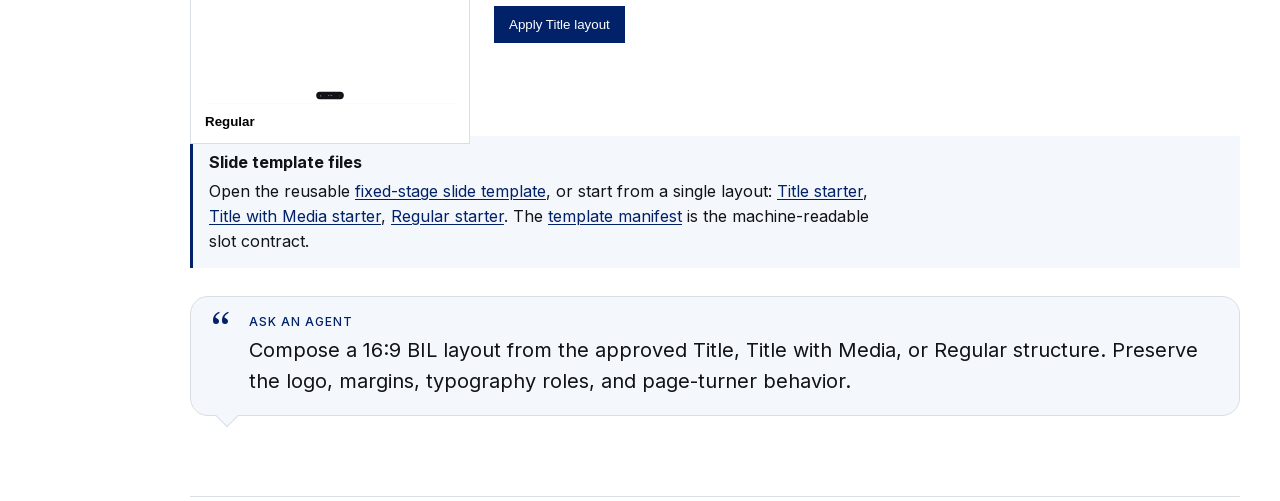
==== commit 23c32acf: "refactor: keep the pack lab-owned and lead the catalog to real templates Remove the wearable-discour" ====
--- a/skills/productivity/presentation-slides/design-system/index.html
+++ b/skills/productivity/presentation-slides/design-system/index.html
@@ -1,4 +1,4 @@
-<!doctype html><html lang="en"><head><meta charset="utf-8"><meta name="viewport" content="width=device-width,initial-scale=1"><title>BIL Catalog</title><link rel="stylesheet" href="catalog.css?v=39"><link rel="stylesheet" href="bil-components.css?v=6"></head><body><a class="skip" href="#main">Skip to content</a><header class="site-header shell"><a class="brand" href="index.html"><img src="assets/logos/black_bil_horizontal.png" alt="BIG IDEAs Lab"><span>Design System</span></a><h1 class="visually-hidden">BIG IDEAs Lab Design System</h1></header><main id="main" class="shell"><nav class="bookmark-strip" aria-label="Catalog sections"><span class="bookmark-rule" aria-hidden="true"></span><a aria-current="location" href="#color">Color</a><a href="#typography">Typography</a><a href="#assets">Assets</a><a href="#motion">Motion</a><a href="#components">Components</a><a href="#slides">Slides</a></nav>
+<!doctype html><html lang="en"><head><meta charset="utf-8"><meta name="viewport" content="width=device-width,initial-scale=1"><title>BIL Catalog</title><link rel="stylesheet" href="catalog.css?v=40"><link rel="stylesheet" href="bil-components.css?v=6"></head><body><a class="skip" href="#main">Skip to content</a><header class="site-header shell"><a class="brand" href="index.html"><img src="assets/logos/black_bil_horizontal.png" alt="BIG IDEAs Lab"><span>Design System</span></a><h1 class="visually-hidden">BIG IDEAs Lab Design System</h1></header><main id="main" class="shell"><nav class="bookmark-strip" aria-label="Catalog sections"><span class="bookmark-rule" aria-hidden="true"></span><a aria-current="location" href="#color">Color</a><a href="#typography">Typography</a><a href="#assets">Assets</a><a href="#motion">Motion</a><a href="#components">Components</a><a href="#slides">Slides</a></nav>
 <section id="color" class="catalog-section"><h2>Color</h2><div class="token-families">
 <section class="token-family" aria-labelledby="color-identity"><h3 id="color-identity">Identity</h3><div class="token-grid"><article class="token-card"><div class="chip" style="--chip:#012169"></div><code>--color-blue-900</code><p>#012169 · primary identity</p></article><article class="token-card"><div class="chip" style="--chip:#003A70"></div><code>--color-blue-800</code><p>#003A70 · primary hover</p></article><article class="token-card"><div class="chip" style="--chip:#00539B"></div><code>--color-blue-700</code><p>#00539B · focus</p></article></div></section>
 <section class="token-family" aria-labelledby="color-surfaces"><h3 id="color-surfaces">Accent surfaces</h3><div class="token-grid"><article class="token-card"><div class="chip light-chip" style="--chip:#E8F1FA"></div><code>--color-blue-100</code><p>#E8F1FA · selected surface</p></article><article class="token-card"><div class="chip light-chip" style="--chip:#F4F8FC"></div><code>--color-blue-050</code><p>#F4F8FC · accent wash</p></article><article class="token-card"><div class="chip light-chip is-white" style="--chip:#FFFFFF"></div><code>--color-white</code><p>#FFFFFF · background</p></article></div></section>
@@ -18,4 +18,4 @@
 </div><div class="inspect"><div class="inspect-preview">
 <div id="inspect-title" class="thumb-stage slide-stage title-opening"><img class="slide-logo" src="assets/logos/black_duke_bigideaslab.png" alt=""><img class="opening-optical" src="assets/decor/bil-opening-sunburst-spectral-edge.png" alt="" aria-hidden="true"><div class="title-copy"><h3>Ideas that move<br>the world.</h3><p><span data-slot="presenter">Presenter Name</span> · <span data-slot="date">Presentation Date</span></p></div><nav class="slide-page-turner" aria-label="Slide 1 of 3"><button type="button" aria-label="Previous slide" disabled>‹</button><output aria-label="Page 1 of 3">1 / 3</output><button type="button" aria-label="Next slide">›</button></nav></div>
 <div id="inspect-title-media" class="thumb-stage slide-stage title-media" hidden><img class="slide-logo" src="assets/logos/black_duke_bigideaslab.png" alt=""><img class="opening-optical" src="assets/decor/bil-opening-sunburst-spectral-edge.png" alt="" aria-hidden="true"><h3>Ideas that move<br>the world.</h3><p><span data-slot="presenter">Presenter Name</span> · <span data-slot="date">Presentation Date</span></p><div class="slide-media" role="img" aria-label="Media placeholder"><img src="assets/icons/lucide-image.svg" alt="" aria-hidden="true"></div><nav class="slide-page-turner" aria-label="Slide 2 of 3"><button type="button" aria-label="Previous slide">‹</button><output aria-label="Page 2 of 3">2 / 3</output><button type="button" aria-label="Next slide">›</button></nav></div>
-<div id="inspect-regular" class="thumb-stage slide-stage regular" hidden><img class="slide-logo" src="assets/logos/black_duke_bigideaslab.png" alt=""><h3>Study overview</h3><div class="slide-main"></div><nav class="slide-page-turner" aria-label="Slide 3 of 3"><button type="button" aria-label="Previous slide">‹</button><output aria-label="Page 3 of 3">3 / 3</output><button type="button" aria-label="Next slide" disabled>›</button></nav></div></div><h2 id="layout-name">Title</h2><button id="apply-layout" class="button">Apply Title layout</button><div id="layout-actions" hidden><p class="status" role="status" id="layout-status"></p><div class="button-row"><button class="button secondary" id="copy-contract">Copy contract</button><button class="button secondary" id="download-starter">Download starter HTML</button></div></div></div></div><aside class="agent-example" aria-label="Example agent prompt"><span>Ask an agent</span><blockquote>Compose a 16:9 BIL layout from the approved Title, Title with Media, or Regular structure. Preserve the logo, margins, typography roles, and page-turner behavior.</blockquote></aside></section></main><script src="catalog.js?v=16"></script><script src="slides.js?v=10"></script></body></html>+<div id="inspect-regular" class="thumb-stage slide-stage regular" hidden><img class="slide-logo" src="assets/logos/black_duke_bigideaslab.png" alt=""><h3>Study overview</h3><div class="slide-main"></div><nav class="slide-page-turner" aria-label="Slide 3 of 3"><button type="button" aria-label="Previous slide">‹</button><output aria-label="Page 3 of 3">3 / 3</output><button type="button" aria-label="Next slide" disabled>›</button></nav></div></div><h2 id="layout-name">Title</h2><button id="apply-layout" class="button">Apply Title layout</button><div id="layout-actions" hidden><p class="status" role="status" id="layout-status"></p><div class="button-row"><button class="button secondary" id="copy-contract">Copy contract</button><button class="button secondary" id="download-starter">Download starter HTML</button></div></div></div></div><div class="template-files"><strong>Slide template files</strong><p>Open the reusable <a href="../slide-templates/bil-lab-presentation-template.html">fixed-stage slide template</a>, or start from a single layout: <a href="../slide-templates/starters/title.html">Title starter</a>, <a href="../slide-templates/starters/title-media.html">Title with Media starter</a>, <a href="../slide-templates/starters/regular.html">Regular starter</a>. The <a href="../slide-templates/template-manifest.json">template manifest</a> is the machine-readable slot contract.</p></div><aside class="agent-example" aria-label="Example agent prompt"><span>Ask an agent</span><blockquote>Compose a 16:9 BIL layout from the approved Title, Title with Media, or Regular structure. Preserve the logo, margins, typography roles, and page-turner behavior.</blockquote></aside></section></main><script src="catalog.js?v=16"></script><script src="slides.js?v=10"></script></body></html>
--- a/skills/productivity/presentation-slides/design-system/catalog.css
+++ b/skills/productivity/presentation-slides/design-system/catalog.css
@@ -80,3 +80,9 @@
 .asset-details .copy-status{display:block;margin-top:8px;color:var(--color-primary);font:var(--type-small)}
 .asset.dark .asset-details .copy-compact{border-color:#fff;background:#fff;color:var(--color-primary)}
 .asset.dark .asset-details .copy-status{color:#fff}
+.template-files{margin:-8px 0 26px;padding:14px 16px;border-left:3px solid var(--color-primary);background:var(--color-blue-050)}
+.template-files strong{display:block}
+.template-files p{margin:5px 0 0;max-width:68ch}
+.template-files a{color:var(--color-primary);text-decoration:underline;text-underline-offset:2px;white-space:nowrap}
+.template-files a:hover{color:var(--color-primary-hover)}
+.template-files a:focus-visible{outline:2px solid var(--color-primary);outline-offset:2px}
